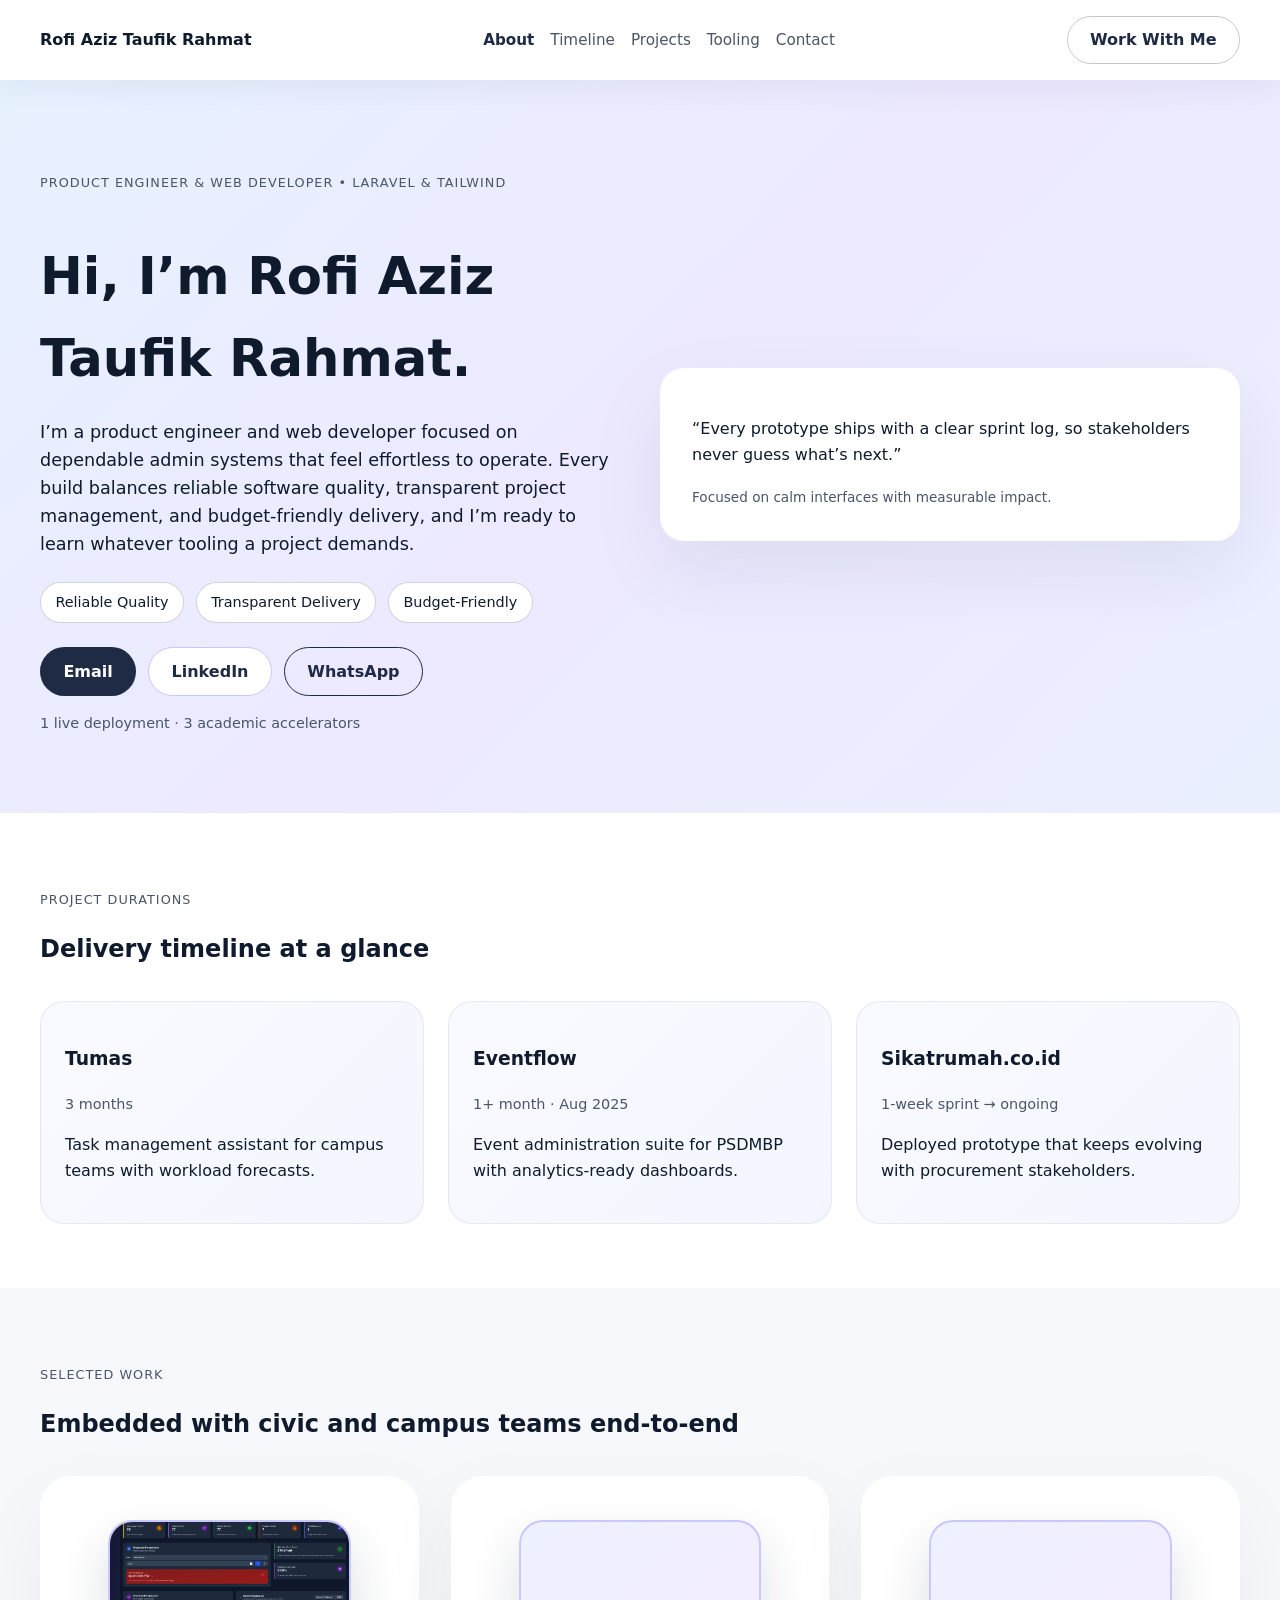
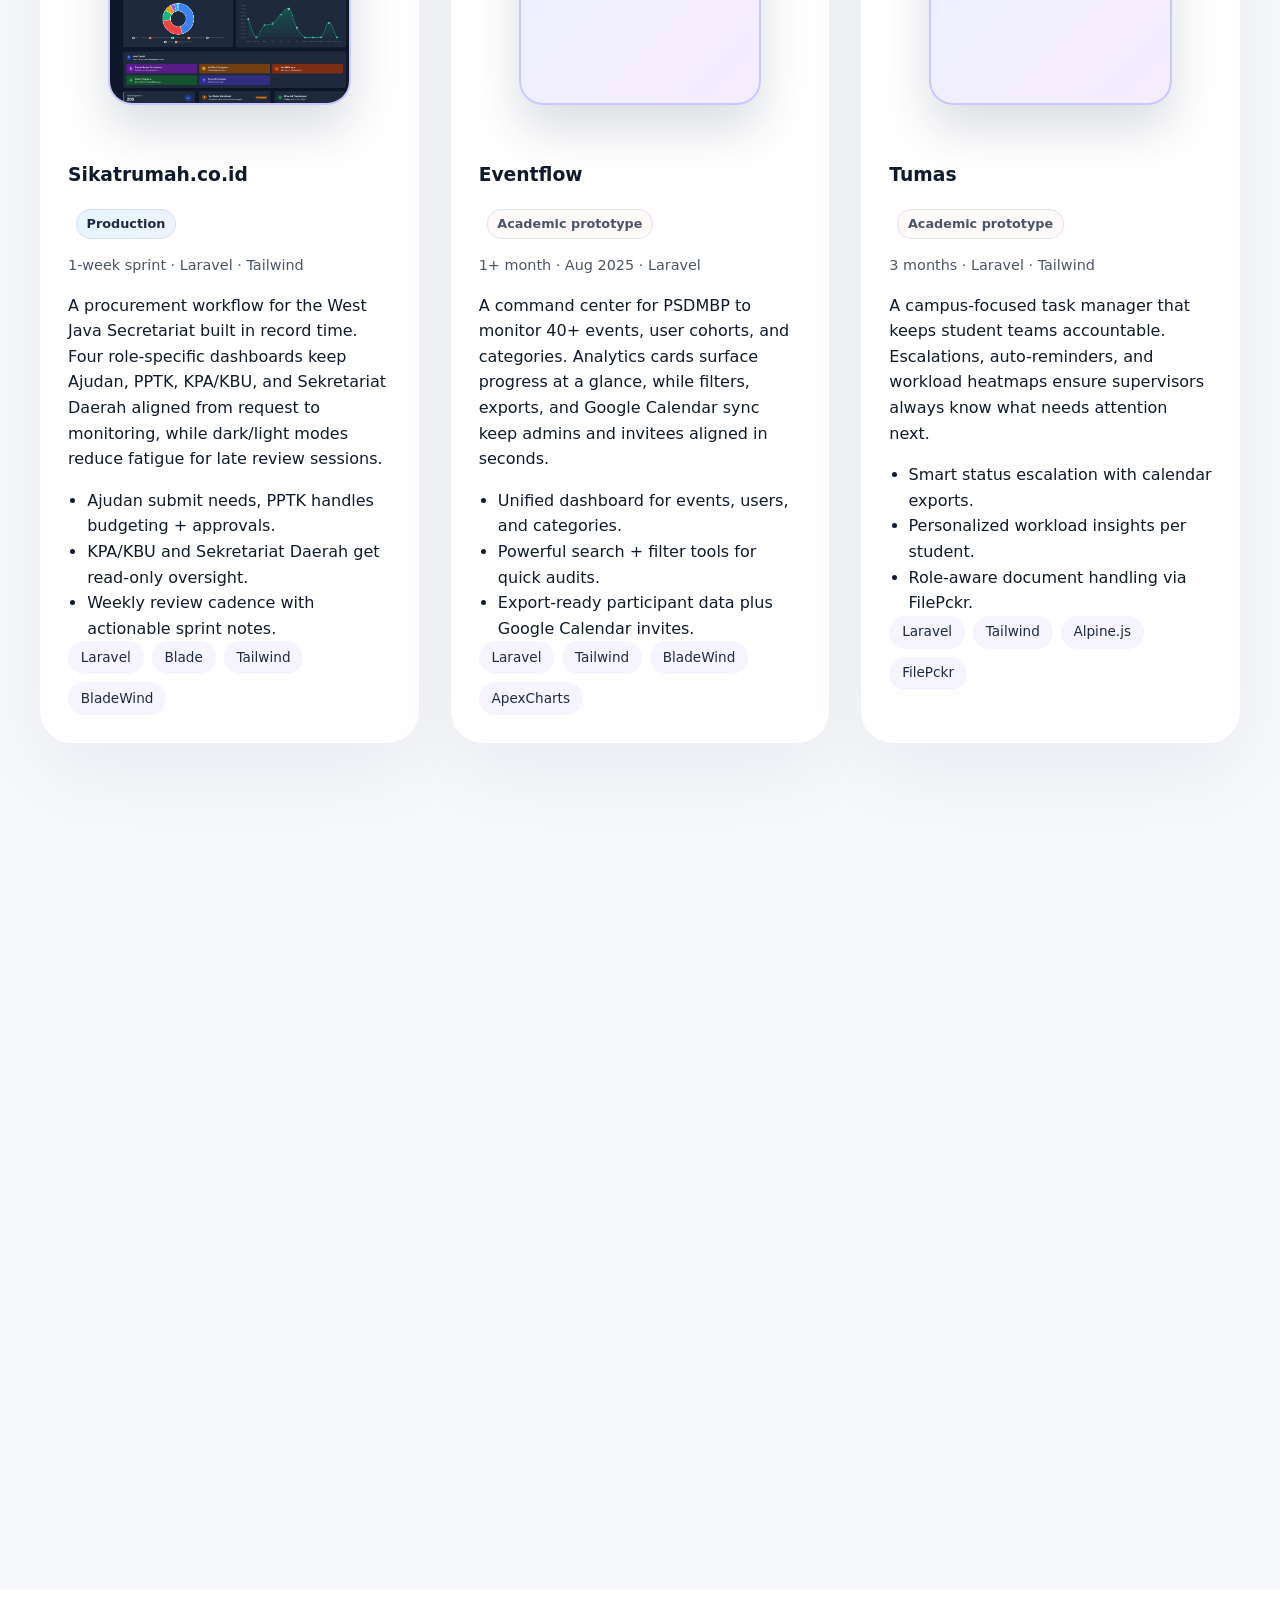
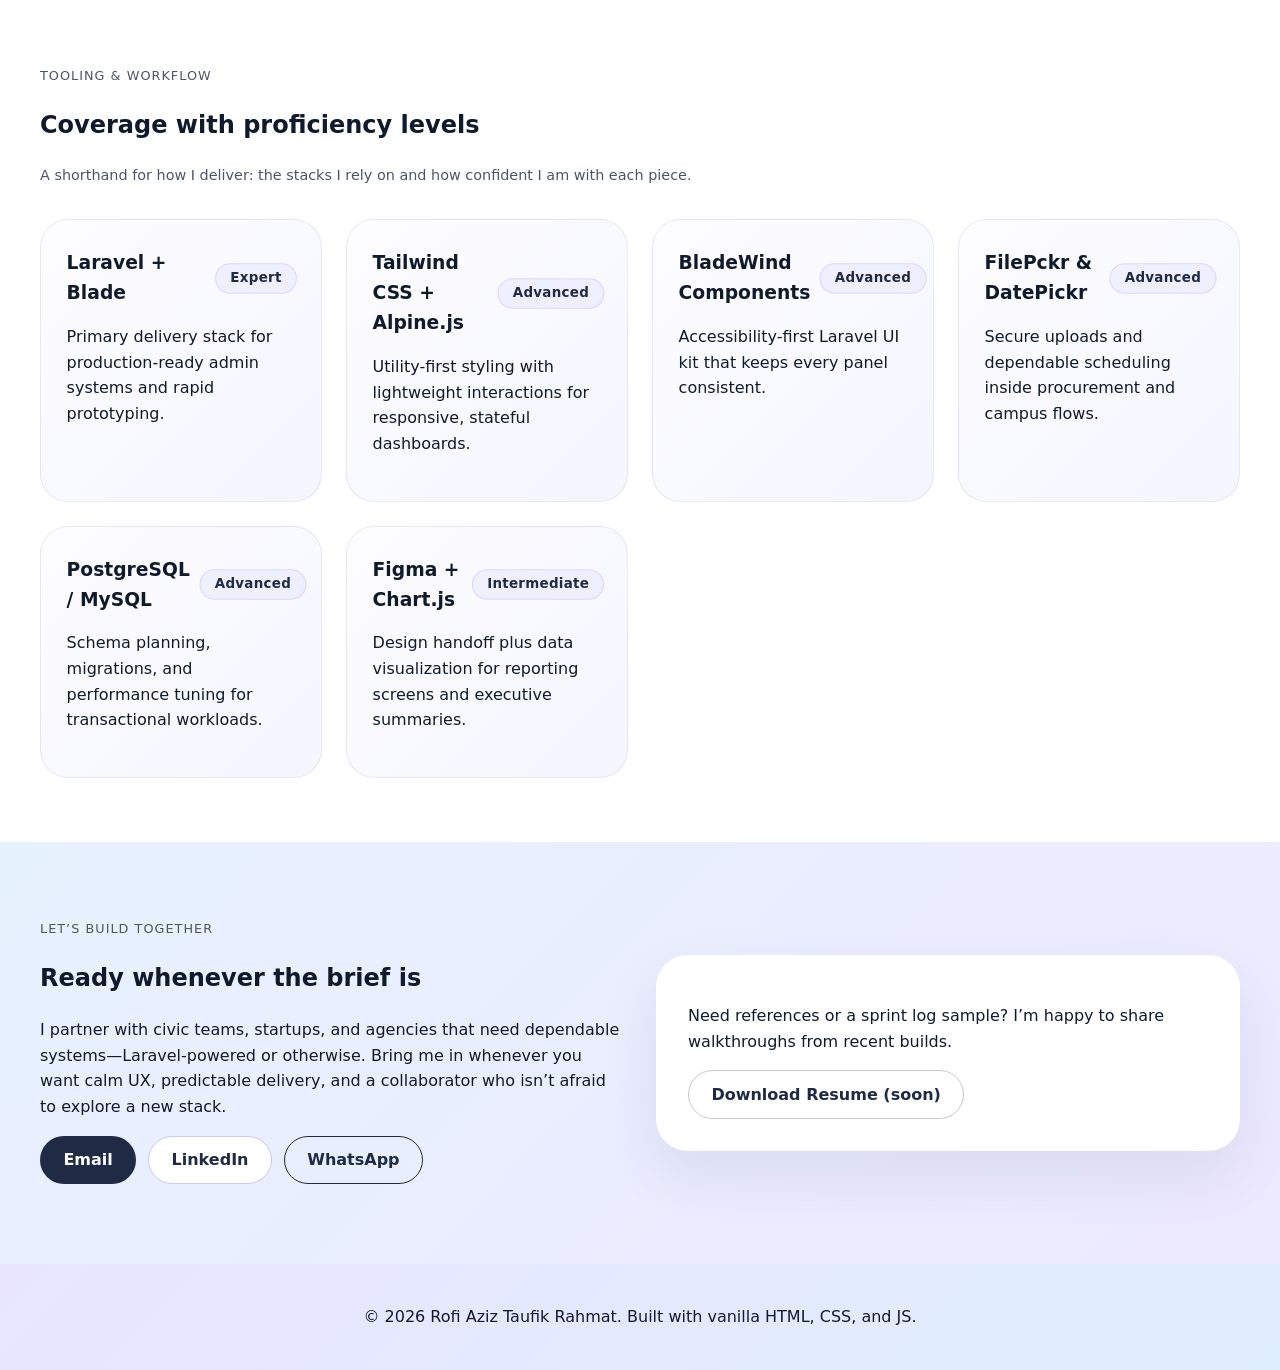
==== src/index.html @ 856fdfd6 "chore: initial site commit (static portfolio)" ====
<!DOCTYPE html>
<html lang="en">
  <head>
    <meta charset="UTF-8" />
    <meta name="viewport" content="width=device-width, initial-scale=1.0" />
    <meta
      name="description"
      content="Rofi Aziz Taufik Rahmat builds reliable Laravel-based admin systems with transparent project management and budget-friendly delivery."
    />
    <meta
      property="og:title"
      content="Rofi Aziz Taufik Rahmat | Product Engineer"
    />
    <meta
      property="og:description"
      content="Reliable software quality, transparent project management, and budget-friendly delivery."
    />
    <meta property="og:type" content="website" />
    <title>Rofi Aziz Taufik Rahmat | Product Engineer</title>
    <link rel="stylesheet" href="styles/main.css" />
    <!-- Inline SVG favicon to avoid 404s and provide a small branded icon -->
    <link
      rel="icon"
      href="data:image/svg+xml,%3Csvg xmlns='http://www.w3.org/2000/svg' viewBox='0 0 100 100'%3E%3Crect fill='%23e7f2ff' width='100' height='100' rx='16'/%3E%3Ccircle cx='30' cy='30' r='12' fill='%23c8c6ff'/%3E%3Ccircle cx='70' cy='60' r='18' fill='%23f1fbff'/%3E%3C/svg%3E"
    />
  </head>
  <body>
    <div id="progress" aria-hidden="true"></div>
    <a class="skip-link" href="#about">Skip to content</a>
    <header class="site-header">
      <div class="container">
        <div class="logo">Rofi Aziz Taufik Rahmat</div>
        <nav class="nav" aria-label="Primary">
          <a href="#about">About</a>
          <a href="#timeline">Timeline</a>
          <a href="#projects">Projects</a>
          <a href="#tooling">Tooling</a>
          <a href="#contact">Contact</a>
        </nav>
        <a class="btn ghost" href="#contact">Work With Me</a>
      </div>
    </header>

    <main>
      <section id="about" class="hero">
        <div class="container hero__grid">
          <div>
            <p class="eyebrow">
              Product Engineer & Web Developer • Laravel & Tailwind
            </p>
            <h1>Hi, I’m Rofi Aziz Taufik Rahmat.</h1>
            <p class="lead">
              I’m a product engineer and web developer focused on dependable
              admin systems that feel effortless to operate. Every build
              balances reliable software quality, transparent project
              management, and budget-friendly delivery, and I’m ready to learn
              whatever tooling a project demands.
            </p>
            <div class="hero__badges" aria-label="Core value badges">
              <span>Reliable Quality</span>
              <span>Transparent Delivery</span>
              <span>Budget-Friendly</span>
            </div>
            <div class="cta-row">
              <a class="btn primary" href="mailto:rofiaziztaufikr@gmail.com"
                >Email</a
              >
              <a
                class="btn secondary"
                href="https://www.linkedin.com/in/rofi-aziz-taufik-rahmat-30b381306"
                target="_blank"
                rel="noreferrer"
                >LinkedIn</a
              >
              <a
                class="btn outline"
                href="https://wa.me/628882265329"
                target="_blank"
                rel="noreferrer"
                >WhatsApp</a
              >
            </div>
            <p class="micro">1 live deployment · 3 academic accelerators</p>
          </div>
          <div class="quote-card">
            <p>
              “Every prototype ships with a clear sprint log, so stakeholders
              never guess what’s next.”
            </p>
            <span class="quote-card__meta"
              >Focused on calm interfaces with measurable impact.</span
            >
          </div>
        </div>
      </section>

      <section id="timeline" class="timeline">
        <div class="container">
          <div class="section-heading">
            <p class="eyebrow">Project Durations</p>
            <h2>Delivery timeline at a glance</h2>
          </div>
          <div class="timeline__grid">
            <article class="reveal">
              <h3>Tumas</h3>
              <p class="meta">3 months</p>
              <p>
                Task management assistant for campus teams with workload
                forecasts.
              </p>
            </article>
            <article class="reveal">
              <h3>Eventflow</h3>
              <p class="meta">1+ month · Aug 2025</p>
              <p>
                Event administration suite for PSDMBP with analytics-ready
                dashboards.
              </p>
            </article>
            <article class="reveal">
              <h3>Sikatrumah.co.id</h3>
              <p class="meta">1-week sprint → ongoing</p>
              <p>
                Deployed prototype that keeps evolving with procurement
                stakeholders.
              </p>
            </article>
          </div>
        </div>
      </section>

      <section id="projects" class="projects">
        <div class="container">
          <div class="section-heading">
            <p class="eyebrow">Selected Work</p>
            <h2>Embedded with civic and campus teams end-to-end</h2>
          </div>

          <div class="projects__grid">
            <article class="project-card reveal">
              <a
                class="project-card__media-link"
                href="assets/dashboard_PPTK.png"
                data-filename="dashboard_PPTK.png"
                target="_blank"
                rel="noreferrer"
                aria-label="Open full Sikatrumah dashboard screenshot"
              >
                <figure class="project-card__media">
                  <img
                    loading="lazy"
                    decoding="async"
                    src="assets/dashboard_PPTK.png"
                    data-filename="dashboard_PPTK.png"
                    alt="Sikatrumah PPTK dashboard"
                  />
                </figure>
              </a>
              <div>
                <h3>Sikatrumah.co.id</h3>
                <span class="project__type project__type--prod"
                  >Production</span
                >
                <p class="meta">1-week sprint · Laravel · Tailwind</p>
                <p>
                  A procurement workflow for the West Java Secretariat built in
                  record time. Four role-specific dashboards keep Ajudan, PPTK,
                  KPA/KBU, and Sekretariat Daerah aligned from request to
                  monitoring, while dark/light modes reduce fatigue for late
                  review sessions.
                </p>
                <ul>
                  <li>
                    Ajudan submit needs, PPTK handles budgeting + approvals.
                  </li>
                  <li>
                    KPA/KBU and Sekretariat Daerah get read-only oversight.
                  </li>
                  <li>Weekly review cadence with actionable sprint notes.</li>
                </ul>
                <div class="badge-row" aria-label="Tech stack">
                  <span>Laravel</span>
                  <span>Blade</span>
                  <span>Tailwind</span>
                  <span>BladeWind</span>
                </div>
              </div>
            </article>

            <article class="project-card reveal">
              <a
                class="project-card__media-link"
                href="assets/dashboard_event_management.png"
                data-filename="dashboard_event_management.png"
                target="_blank"
                rel="noreferrer"
                aria-label="Open full Eventflow dashboard screenshot"
              >
                <figure class="project-card__media">
                  <img
                    loading="lazy"
                    decoding="async"
                    src="assets/dashboard_event_management.png"
                    data-filename="dashboard_event_management.png"
                    alt="Eventflow management dashboard"
                  />
                </figure>
              </a>
              <div>
                <h3>Eventflow</h3>
                <span class="project__type project__type--academic"
                  >Academic prototype</span
                >
                <p class="meta">1+ month · Aug 2025 · Laravel</p>
                <p>
                  A command center for PSDMBP to monitor 40+ events, user
                  cohorts, and categories. Analytics cards surface progress at a
                  glance, while filters, exports, and Google Calendar sync keep
                  admins and invitees aligned in seconds.
                </p>
                <ul>
                  <li>Unified dashboard for events, users, and categories.</li>
                  <li>Powerful search + filter tools for quick audits.</li>
                  <li>
                    Export-ready participant data plus Google Calendar invites.
                  </li>
                </ul>
                <div class="badge-row" aria-label="Tech stack">
                  <span>Laravel</span>
                  <span>Tailwind</span>
                  <span>BladeWind</span>
                  <span>ApexCharts</span>
                </div>
              </div>
            </article>

            <article class="project-card reveal">
              <a
                class="project-card__media-link"
                href="assets/dashboard_tumas.png"
                data-filename="dashboard_tumas.png"
                target="_blank"
                rel="noreferrer"
                aria-label="Open full Tumas board screenshot"
              >
                <figure class="project-card__media">
                  <img
                    loading="lazy"
                    decoding="async"
                    src="assets/dashboard_tumas.png"
                    data-filename="dashboard_tumas.png"
                    alt="Tumas task board"
                  />
                </figure>
              </a>
              <div>
                <h3>Tumas</h3>
                <span class="project__type project__type--academic"
                  >Academic prototype</span
                >
                <p class="meta">3 months · Laravel · Tailwind</p>
                <p>
                  A campus-focused task manager that keeps student teams
                  accountable. Escalations, auto-reminders, and workload
                  heatmaps ensure supervisors always know what needs attention
                  next.
                </p>
                <ul>
                  <li>Smart status escalation with calendar exports.</li>
                  <li>Personalized workload insights per student.</li>
                  <li>Role-aware document handling via FilePckr.</li>
                </ul>
                <div class="badge-row" aria-label="Tech stack">
                  <span>Laravel</span>
                  <span>Tailwind</span>
                  <span>Alpine.js</span>
                  <span>FilePckr</span>
                </div>
              </div>
            </article>

            <article class="project-card reveal">
              <a
                class="project-card__media-link"
                href="assets/halaman-home-Kaloriku.png"
                data-filename="halaman-home-Kaloriku.png"
                target="_blank"
                rel="noreferrer"
                aria-label="Open full Kaloriku overview screenshot"
              >
                <figure class="project-card__media">
                  <img
                    loading="lazy"
                    decoding="async"
                    src="assets/halaman-home-Kaloriku.png"
                    data-filename="halaman-home-Kaloriku.png"
                    alt="Kaloriku intake overview"
                  />
                </figure>
              </a>
              <div>
                <h3>Kaloriku</h3>
                <span class="project__type project__type--academic"
                  >Academic prototype</span
                >
                <p class="meta">Academic prototype · Bootstrap</p>
                <p>
                  A lightweight calorie tracker dedicated to student athletes.
                  Charts, quick searches, and offline-first logging make
                  nutrition reviews easier after every training session.
                </p>
                <ul>
                  <li>Macro trends visualized with Chart.js.</li>
                  <li>Fast lookup + suggestions for common meals.</li>
                  <li>Offline capture that syncs when reconnected.</li>
                </ul>
                <div class="badge-row" aria-label="Tech stack">
                  <span>Bootstrap</span>
                  <span>Chart.js</span>
                  <span>Laravel API</span>
                </div>
              </div>
            </article>
          </div>
        </div>
      </section>

      <section id="tooling" class="skills">
        <div class="container">
          <div class="section-heading">
            <p class="eyebrow">Tooling & Workflow</p>
            <h2>Coverage with proficiency levels</h2>
            <p class="meta">
              A shorthand for how I deliver: the stacks I rely on and how
              confident I am with each piece.
            </p>
          </div>
          <div class="skills__grid">
            <article class="skill-card">
              <div class="skill-card__header">
                <h3>Laravel + Blade</h3>
                <span class="skill-card__level" aria-label="Proficiency: Expert"
                  >Expert</span
                >
              </div>
              <p>
                Primary delivery stack for production-ready admin systems and
                rapid prototyping.
              </p>
            </article>
            <article class="skill-card">
              <div class="skill-card__header">
                <h3>Tailwind CSS + Alpine.js</h3>
                <span
                  class="skill-card__level"
                  aria-label="Proficiency: Advanced"
                  >Advanced</span
                >
              </div>
              <p>
                Utility-first styling with lightweight interactions for
                responsive, stateful dashboards.
              </p>
            </article>
            <article class="skill-card">
              <div class="skill-card__header">
                <h3>BladeWind Components</h3>
                <span
                  class="skill-card__level"
                  aria-label="Proficiency: Advanced"
                  >Advanced</span
                >
              </div>
              <p>
                Accessibility-first Laravel UI kit that keeps every panel
                consistent.
              </p>
            </article>
            <article class="skill-card">
              <div class="skill-card__header">
                <h3>FilePckr & DatePickr</h3>
                <span
                  class="skill-card__level"
                  aria-label="Proficiency: Advanced"
                  >Advanced</span
                >
              </div>
              <p>
                Secure uploads and dependable scheduling inside procurement and
                campus flows.
              </p>
            </article>
            <article class="skill-card">
              <div class="skill-card__header">
                <h3>PostgreSQL / MySQL</h3>
                <span
                  class="skill-card__level"
                  aria-label="Proficiency: Advanced"
                  >Advanced</span
                >
              </div>
              <p>
                Schema planning, migrations, and performance tuning for
                transactional workloads.
              </p>
            </article>
            <article class="skill-card">
              <div class="skill-card__header">
                <h3>Figma + Chart.js</h3>
                <span
                  class="skill-card__level"
                  aria-label="Proficiency: Intermediate"
                  >Intermediate</span
                >
              </div>
              <p>
                Design handoff plus data visualization for reporting screens and
                executive summaries.
              </p>
            </article>
          </div>
        </div>
      </section>

      <section id="contact" class="contact">
        <div class="container contact__grid">
          <div>
            <p class="eyebrow">Let’s build together</p>
            <h2>Ready whenever the brief is</h2>
            <p>
              I partner with civic teams, startups, and agencies that need
              dependable systems—Laravel-powered or otherwise. Bring me in
              whenever you want calm UX, predictable delivery, and a
              collaborator who isn’t afraid to explore a new stack.
            </p>
            <div class="cta-row">
              <a class="btn primary" href="mailto:rofiaziztaufikr@gmail.com"
                >Email</a
              >
              <a
                class="btn secondary"
                href="https://www.linkedin.com/in/rofi-aziz-taufik-rahmat-30b381306"
                target="_blank"
                rel="noreferrer"
                >LinkedIn</a
              >
              <a
                class="btn outline"
                href="https://wa.me/628882265329"
                target="_blank"
                rel="noreferrer"
                >WhatsApp</a
              >
            </div>
          </div>
          <div class="contact__card">
            <p>
              Need references or a sprint log sample? I’m happy to share
              walkthroughs from recent builds.
            </p>
            <a class="btn ghost" href="#">Download Resume (soon)</a>
          </div>
        </div>
      </section>
    </main>

    <footer class="site-footer">
      <div class="container">
        <p>
          © <span id="year"></span> Rofi Aziz Taufik Rahmat. Built with vanilla
          HTML, CSS, and JS.
        </p>
      </div>
    </footer>

    <script src="scripts/main.js" type="module"></script>
  </body>
</html>
---- src/styles/main.css ----
:root {
  color-scheme: light;
  --bg-body: #f7f8fc;
  --bg-hero: linear-gradient(135deg, #e7f2ff 0%, #ede9ff 100%);
  --bg-footer: linear-gradient(135deg, #e9e5ff 0%, #dfeeff 100%);
  --text-default: #0f1b2d;
  --text-muted: #4a5568;
  --lavender: #c8c6ff;
  --navy: #1f2a44;
  --shadow-frame: 0 24px 48px rgba(33, 44, 77, 0.16);
}

* {
  box-sizing: border-box;
}

body {
  margin: 0;
  font-family: "Inter", "Segoe UI", system-ui, -apple-system, BlinkMacSystemFont,
    sans-serif;
  background: var(--bg-body);
  color: var(--text-default);
  line-height: 1.6;
}

img {
  max-width: 100%;
  display: block;
}

.skip-link {
  position: absolute;
  left: -999px;
  top: auto;
  padding: 0.5rem 1rem;
  background: var(--navy);
  color: #fff;
  border-radius: 999px;
  z-index: 1000;
}

.skip-link:focus {
  left: 1rem;
  top: 1rem;
}

.container {
  width: min(1200px, calc(100% - 48px));
  margin: 0 auto;
}

.site-header {
  position: sticky;
  top: 0;
  background: rgba(255, 255, 255, 0.95);
  backdrop-filter: blur(12px);
  box-shadow: 0 10px 30px rgba(15, 27, 45, 0.05);
  z-index: 10;
}

.site-header .container {
  display: flex;
  align-items: center;
  justify-content: space-between;
  padding: 1rem 0;
  gap: 1rem;
}

.logo {
  font-weight: 600;
}

.nav {
  display: flex;
  gap: 1rem;
  flex-wrap: wrap;
}

.nav a {
  color: var(--text-muted);
  text-decoration: none;
  font-size: 0.95rem;
}

.nav a.active {
  color: var(--navy);
  font-weight: 600;
}

.btn {
  display: inline-flex;
  align-items: center;
  justify-content: center;
  padding: 0.65rem 1.4rem;
  border-radius: 999px;
  border: 1px solid transparent;
  text-decoration: none;
  font-weight: 600;
  transition: transform 0.2s ease, box-shadow 0.2s ease;
}

.btn:hover {
  transform: translateY(-1px);
}

/* CTA ripple */
.btn {
  position: relative;
  overflow: hidden;
}
.btn .ripple {
  position: absolute;
  border-radius: 50%;
  transform: scale(0);
  background: rgba(255, 255, 255, 0.35);
  animation: ripple 400ms linear;
  pointer-events: none;
}
@keyframes ripple {
  to {
    transform: scale(6);
    opacity: 0;
  }
}

.btn.primary {
  background: var(--navy);
  color: #fff;
}

.btn.secondary {
  background: #fff;
  color: var(--navy);
  border-color: var(--lavender);
}

.btn.outline {
  border-color: var(--navy);
  color: var(--navy);
  background: transparent;
}

.btn.ghost {
  border-color: rgba(31, 42, 68, 0.25);
  color: var(--navy);
  background: transparent;
}

.hero {
  background: var(--bg-hero);
  padding: 5rem 0 4rem;
}

.hero {
  background: linear-gradient(
    135deg,
    #e7f2ff 0%,
    #ede9ff 25%,
    #e8f7ff 75%,
    #ede9ff 100%
  );
  background-size: 200% 200%;
  animation: none;
}

.hero__grid {
  display: grid;
  grid-template-columns: repeat(auto-fit, minmax(280px, 1fr));
  gap: 2.5rem;
  align-items: center;
}

.hero {
  position: relative; /* stacking context for hero background */
  overflow: hidden;
}
.hero .container {
  position: relative; /* ensure hero content sits above background */
  z-index: 1;
}

/* Respect reduced motion preference */
@media (prefers-reduced-motion: reduce) {
  .hero {
    animation: none;
  }
}

/* Reduced motion preferences: minimize cost on focus/hover animations */
@media (prefers-reduced-motion: reduce) {
  .btn {
    transition: none !important;
  }
  .btn .ripple {
    display: none !important;
  }
  .reveal {
    transition: none !important;
    opacity: 1 !important;
    transform: none !important;
  }
}

.eyebrow {
  text-transform: uppercase;
  letter-spacing: 0.08em;
  font-size: 0.8rem;
  color: var(--text-muted);
}

h1 {
  font-size: clamp(2.5rem, 4vw, 3.5rem);
  margin-bottom: 0.5rem;
}

.lead {
  font-size: 1.1rem;
  margin-bottom: 1.5rem;
}

.hero__badges {
  display: flex;
  gap: 0.75rem;
  flex-wrap: wrap;
  margin-bottom: 1.5rem;
}

.hero__badges span {
  border: 1px solid rgba(31, 42, 68, 0.2);
  border-radius: 999px;
  padding: 0.5rem 0.9rem;
  font-size: 0.9rem;
  background: #fff;
}

/* Badge shimmer */
.hero__badges span:hover {
  position: relative;
  overflow: hidden;
}
@keyframes shimmer {
  0% {
    background-position: -200% 0;
  }
  100% {
    background-position: 200% 0;
  }
}
.hero__badges span::after {
  content: "";
  position: absolute;
  inset: 0;
  background: linear-gradient(
    90deg,
    rgba(255, 255, 255, 0) 0%,
    rgba(255, 255, 255, 0.5) 50%,
    rgba(255, 255, 255, 0) 100%
  );
  background-size: 200% 200%;
  animation: none;
  opacity: 0;
}
.hero__badges span:hover::after {
  opacity: 1;
  animation: shimmer 1.2s linear forwards;
}

.cta-row {
  display: flex;
  flex-wrap: wrap;
  gap: 0.75rem;
  margin-bottom: 1rem;
}

.micro {
  font-size: 0.9rem;
  color: var(--text-muted);
}

.quote-card {
  background: #fff;
  padding: 2rem;
  border-radius: 24px;
  box-shadow: 0 30px 80px rgba(15, 27, 45, 0.07);
}

.quote-card__meta {
  font-size: 0.85rem;
  color: var(--text-muted);
}

section {
  padding: 4rem 0;
}

.section-heading {
  margin-bottom: 2rem;
}

.timeline {
  background: #fff;
}

.timeline__grid {
  display: grid;
  grid-template-columns: repeat(auto-fit, minmax(220px, 1fr));
  gap: 1.5rem;
}

.timeline__grid article {
  border: 1px solid rgba(31, 42, 68, 0.08);
  border-radius: 24px;
  padding: 1.5rem;
  background: linear-gradient(135deg, #f9faff 0%, #f3f6ff 100%);
}

/* reveal animation for timeline and other sections */
.reveal {
  opacity: 0;
  transform: translateY(20px);
  transition: opacity 500ms ease, transform 500ms ease;
}
.reveal.is-visible {
  opacity: 1;
  transform: translateY(0);
}

.meta {
  color: var(--text-muted);
  font-size: 0.9rem;
}

.projects__grid {
  display: grid;
  grid-template-columns: repeat(auto-fit, minmax(320px, 1fr));
  gap: 2rem;
}

.project-card {
  background: #fff;
  border-radius: 32px;
  padding: 1.75rem;
  display: flex;
  flex-direction: column;
  gap: 1.25rem;
  box-shadow: 0 30px 80px rgba(15, 27, 45, 0.05);
}
.project-card:hover {
  box-shadow: 0 40px 120px rgba(15, 27, 45, 0.08);
}

/* reveal animation for project cards — reveal strictly one-by-one (sequential) */
.project-card {
  opacity: 0;
  transform: translateY(20px) scale(0.996);
  transition: opacity 500ms ease, transform 500ms ease;
}
.project-card.is-visible {
  opacity: 1;
  transform: translateY(0) scale(1);
}

@media (prefers-reduced-motion: reduce) {
  .project-card {
    transition: none !important;
    transform: none !important;
    opacity: 1 !important;
  }
}

.project-card__media-link {
  display: block;
  text-decoration: none;
}

.project-card__media-link:focus-visible {
  outline: 2px solid var(--navy);
  border-radius: 28px;
  outline-offset: 6px;
}

.project-card__media {
  position: relative;
  padding-top: 56.25%;
  border-radius: 24px;
  overflow: hidden;
  border: 2px solid rgba(200, 198, 255, 0.95);
  box-shadow: var(--shadow-frame);
  background: linear-gradient(135deg, #edf1ff 0%, #f5ecff 100%);
}

/* Project type label */
.project__type {
  display: inline-block;
  font-size: 0.8rem;
  color: var(--navy);
  background: #f6f5ff;
  border: 1px solid rgba(200, 198, 255, 0.5);
  padding: 0.25rem 0.6rem;
  border-radius: 999px;
  margin-left: 0.5rem;
  font-weight: 600;
}
.project__type--prod {
  background: linear-gradient(90deg, #e6f5ff, #eef3ff);
  color: var(--navy);
}
.project__type--academic {
  background: linear-gradient(90deg, #fffaf8, #fffaf8);
  color: var(--text-muted);
}

.project-card__media img {
  position: absolute;
  inset: 0;
  width: 100%;
  height: 100%;
  object-fit: cover;
  transition: transform 300ms cubic-bezier(0.2, 0.8, 0.2, 1);
}
.project-card__media img.is-loaded {
  opacity: 1;
}
.project-card__media img.is-fallback {
  filter: saturate(0.6) contrast(1.02);
  opacity: 0.95;
}
.project-card__media img {
  transition: opacity 300ms ease, transform 300ms cubic-bezier(0.2, 0.8, 0.2, 1);
  opacity: 0;
}
.project-card__media img.is-loaded {
  opacity: 1;
}

/* screenshot hover parallax */
.project-card:hover .project-card__media img {
  transform: translateY(-3px) scale(1.01);
  transition: transform 200ms cubic-bezier(0.2, 0.8, 0.2, 1);
}

.project-card ul {
  padding-left: 1.2rem;
  margin: 0;
}

.badge-row {
  display: flex;
  flex-wrap: wrap;
  gap: 0.5rem;
}

.badge-row span {
  font-size: 0.85rem;
  padding: 0.35rem 0.8rem;
  border-radius: 999px;
  background: #f5f4ff;
  color: var(--navy);
}

.skills {
  background: #fff;
}

.skills__grid {
  display: grid;
  grid-template-columns: repeat(auto-fit, minmax(240px, 1fr));
  gap: 1.5rem;
}

.skill-card {
  border-radius: 28px;
  padding: 1.75rem 1.6rem;
  background: linear-gradient(135deg, #fdfdff 0%, #f4f5ff 100%);
  border: 1px solid rgba(31, 42, 68, 0.08);
  position: relative;
  overflow: hidden;
  min-height: 180px;
}

/* skill card pop on scroll */
.skill-card {
  opacity: 0;
  transform: translateY(10px) scale(0.996);
  transition: opacity 500ms ease, transform 500ms ease;
}
.skill-card.is-visible {
  opacity: 1;
  transform: translateY(0) scale(1);
}

.skill-card__header {
  display: flex;
  align-items: center;
  justify-content: space-between;
  gap: 0.75rem;
  margin-bottom: 0.75rem;
}

.skill-card h3 {
  margin: 0;
}

.skill-card__level {
  background: rgba(200, 198, 255, 0.2);
  border: 1px solid rgba(200, 198, 255, 0.6);
  border-radius: 999px;
  padding: 0.2rem 0.85rem;
  font-size: 0.8rem;
  font-weight: 600;
  color: var(--navy);
  letter-spacing: 0.02em;
}
.skill-card__level {
  transition: transform 300ms cubic-bezier(0.2, 0.8, 0.2, 1);
}
.skill-card.is-visible .skill-card__level {
  transform: scale(1.05);
}
.skill-card__level {
  letter-spacing: 0.02em;
}

.contact {
  background: var(--bg-hero);
}

.contact__grid {
  display: grid;
  grid-template-columns: repeat(auto-fit, minmax(280px, 1fr));
  gap: 2rem;
  align-items: center;
}

.contact__card {
  background: #fff;
  border-radius: 32px;
  padding: 2rem;
  box-shadow: 0 25px 60px rgba(15, 27, 45, 0.08);
}

.site-footer {
  background: var(--bg-footer);
  padding: 1.5rem 0;
  text-align: center;
}

/* progress bar */
#progress {
  height: 4px;
  background: linear-gradient(90deg, #b7c9ff, #e6f5ff);
  position: fixed;
  top: 0;
  left: 0;
  width: 0%;
  z-index: 9999;
}

@media (max-width: 768px) {
  .site-header .container {
    flex-direction: column;
  }

  .nav {
    justify-content: center;
  }
}
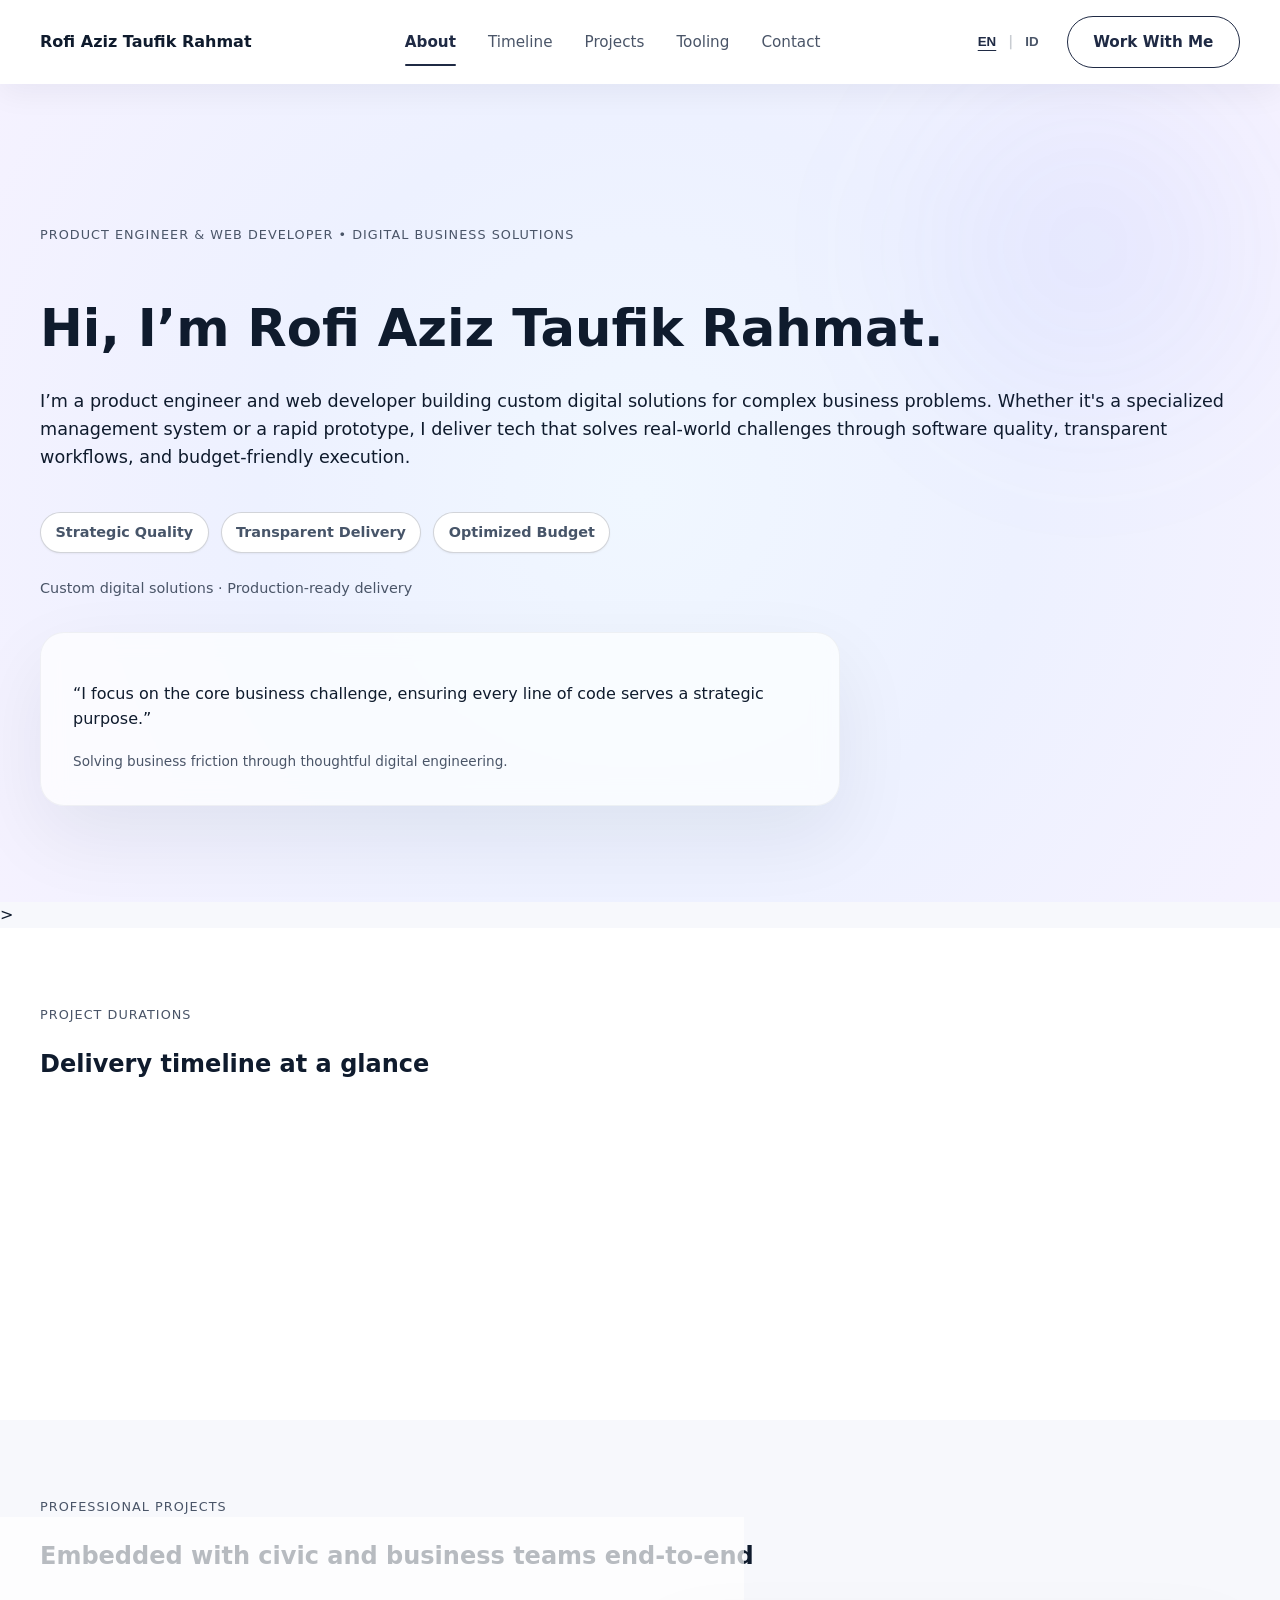
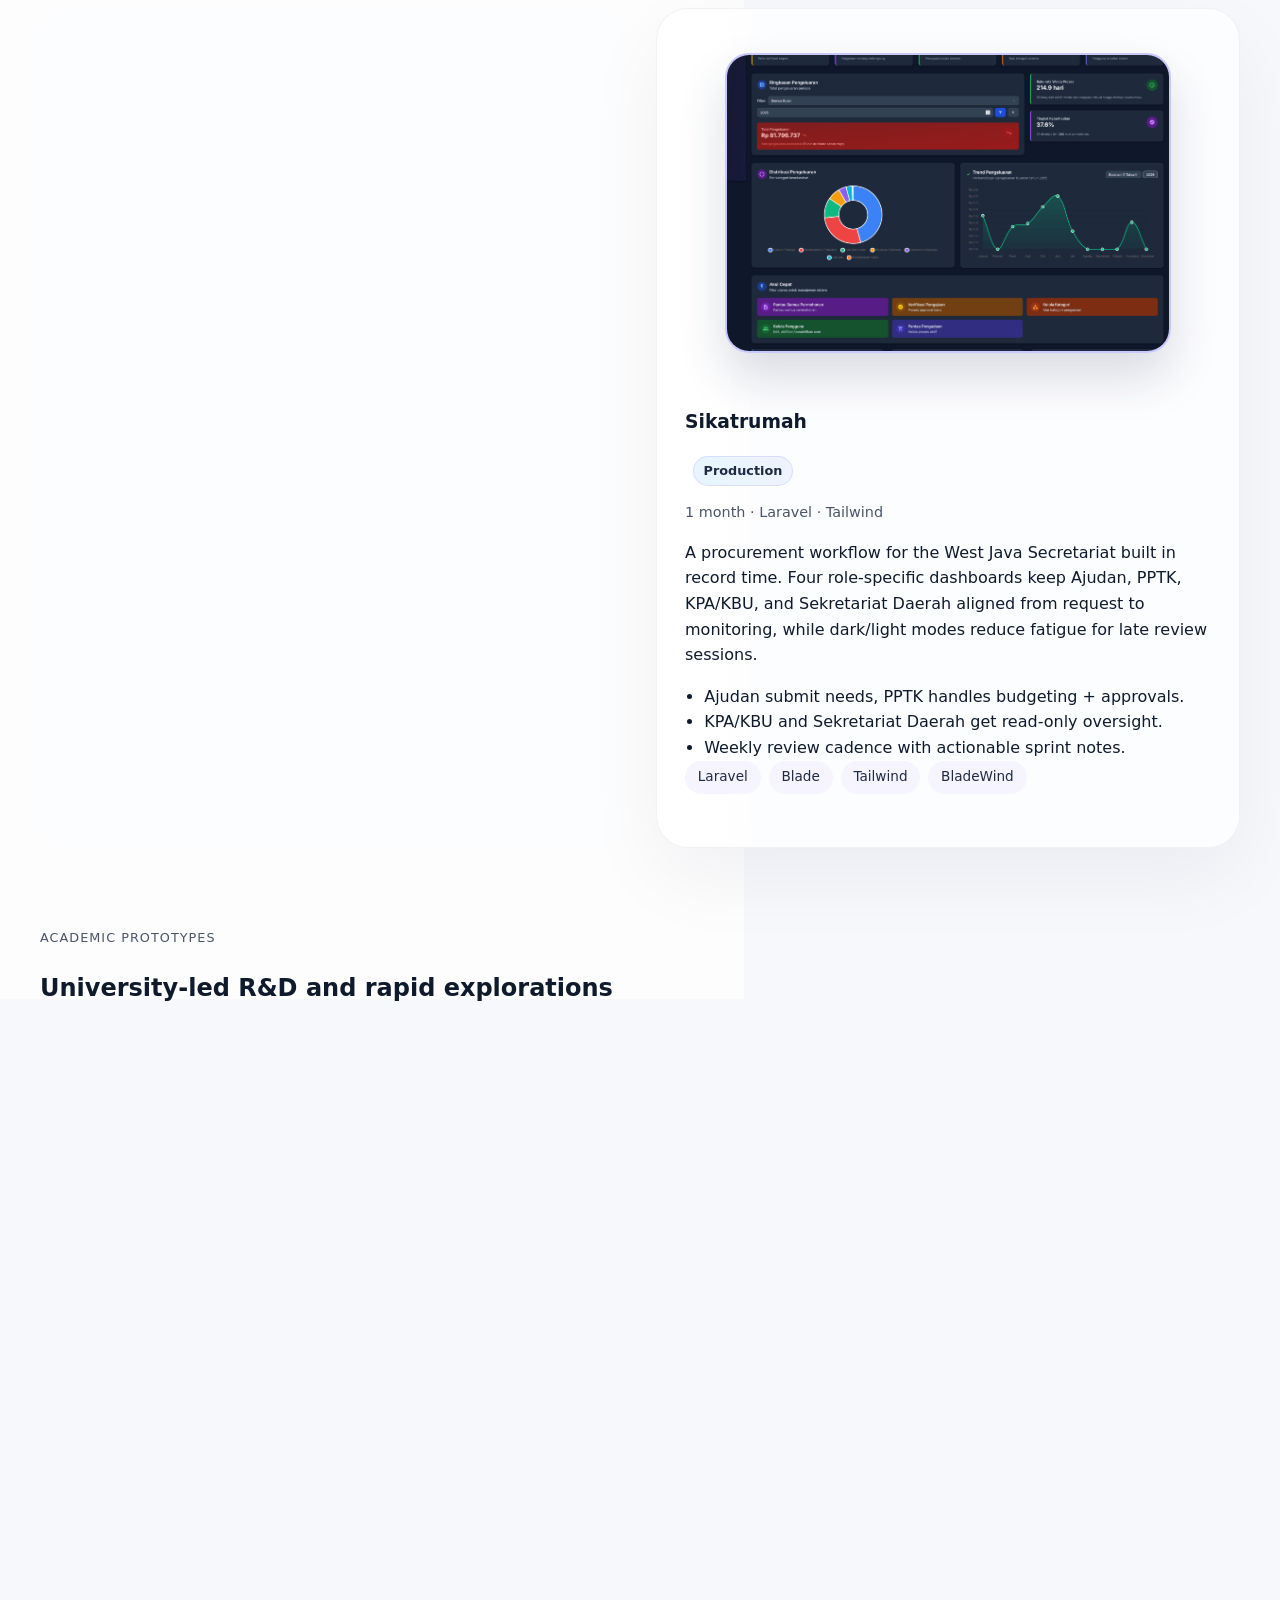
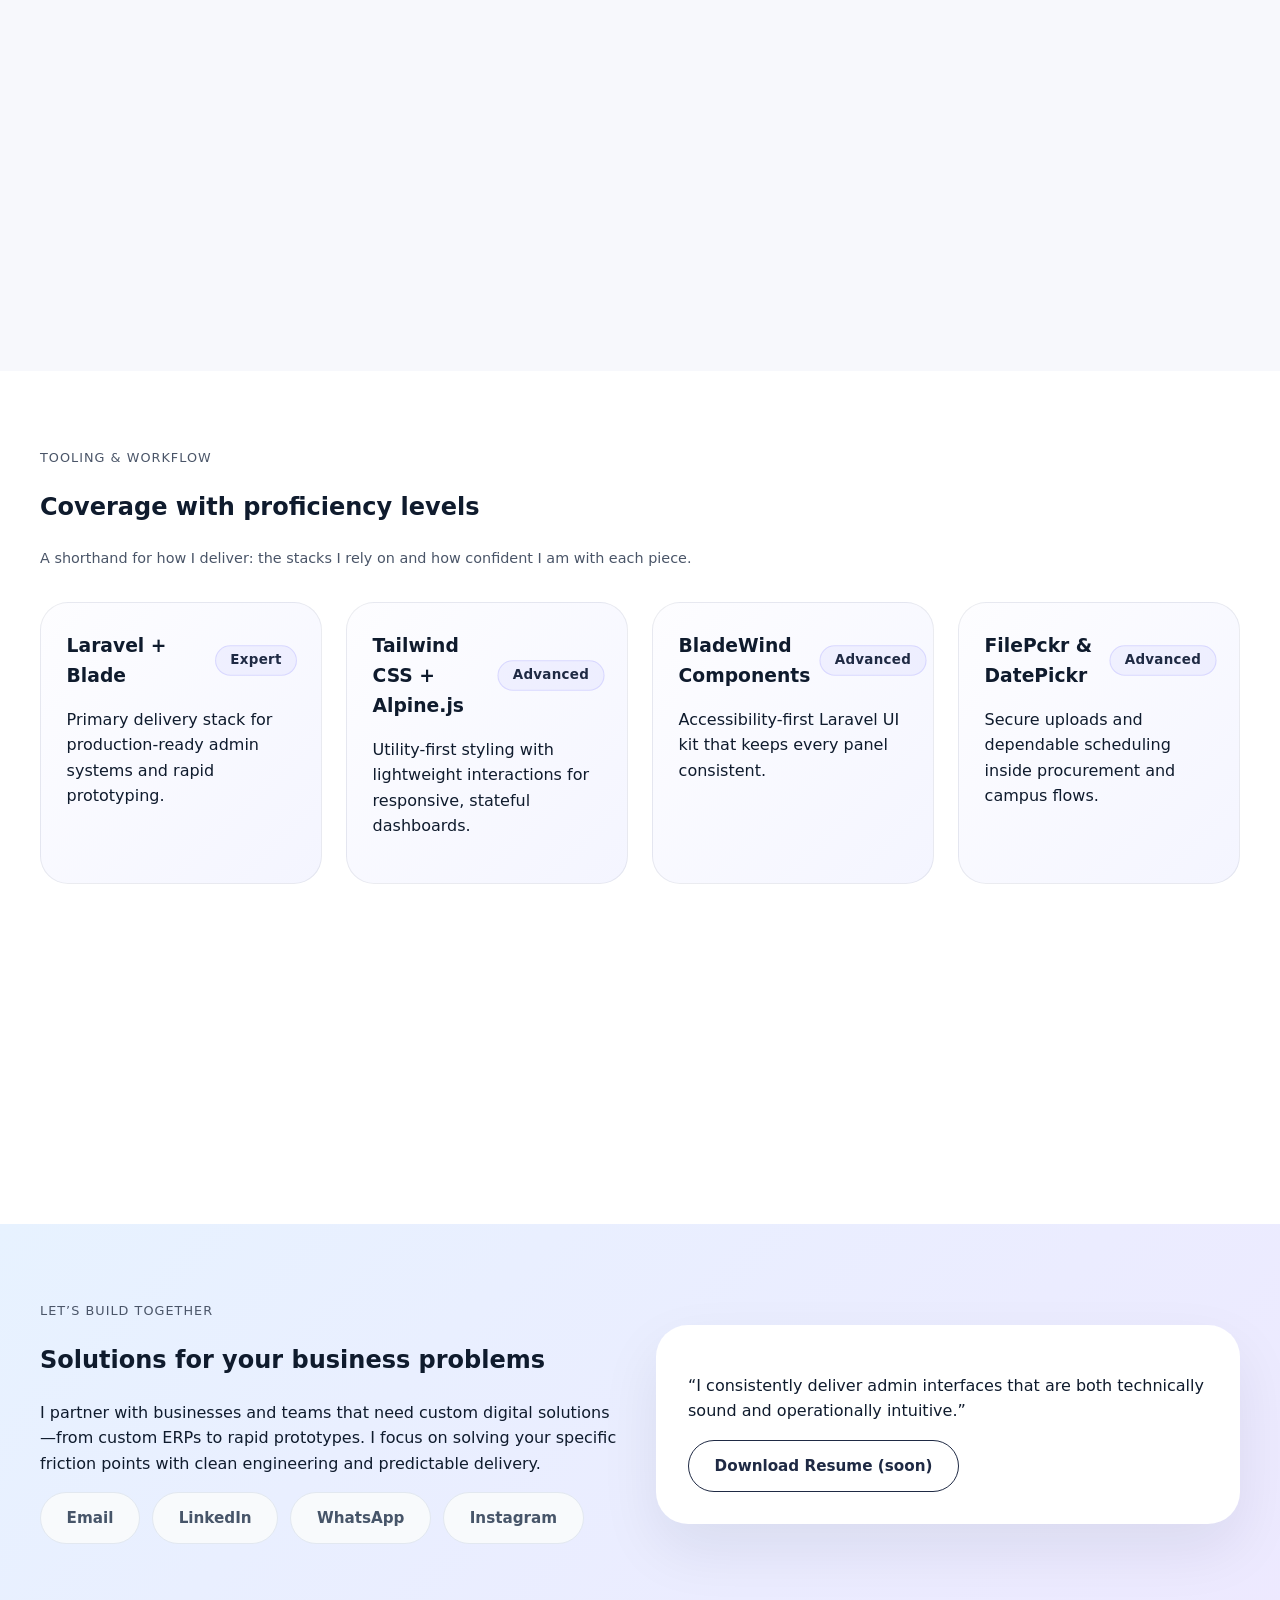
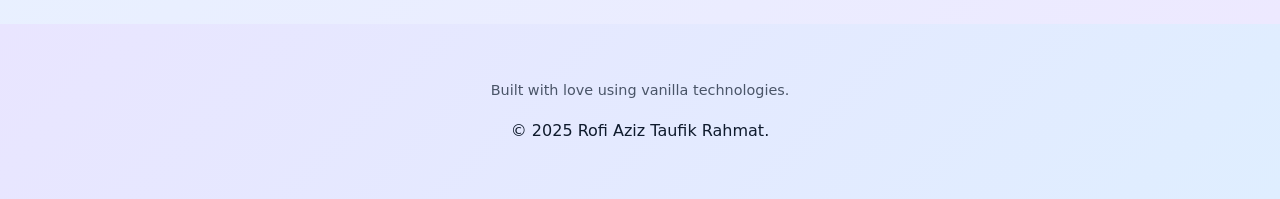
==== commit 82a06578: "update project and some styles" ====
--- a/src/index.html
+++ b/src/index.html
@@ -1,4 +1,4 @@
-<!DOCTYPE html>
+<!doctype html>
 <html lang="en">
   <head>
     <meta charset="UTF-8" />
@@ -25,19 +25,51 @@
     />
   </head>
   <body>
+    <div class="progress-bar" id="reading-progress"></div>
     <div id="progress" aria-hidden="true"></div>
+
+    <!-- Project Modal -->
+    <div class="modal-overlay" id="project-modal">
+      <div class="modal-content">
+        <button class="modal-close" aria-label="Close project modal">
+          &times;
+        </button>
+        <div id="modal-body"></div>
+      </div>
+    </div>
+
     <a class="skip-link" href="#about">Skip to content</a>
     <header class="site-header">
       <div class="container">
         <div class="logo">Rofi Aziz Taufik Rahmat</div>
-        <nav class="nav" aria-label="Primary">
-          <a href="#about">About</a>
-          <a href="#timeline">Timeline</a>
-          <a href="#projects">Projects</a>
-          <a href="#tooling">Tooling</a>
-          <a href="#contact">Contact</a>
+        <button class="menu-toggle" aria-label="Toggle navigation menu" aria-expanded="false">
+          <span class="hamburger"></span>
+        </button>
+        <nav class="nav" id="nav-menu" aria-label="Primary">
+          <a href="#about" data-i18n="nav.about">About</a>
+          <a href="#timeline" data-i18n="nav.timeline">Timeline</a>
+          <a href="#projects" data-i18n="nav.projects">Projects</a>
+          <a href="#tooling" data-i18n="nav.tooling">Tooling</a>
+          <a href="#contact" data-i18n="nav.contact">Contact</a>
+          <div class="mobile-only mobile-nav-footer">
+            <div class="lang-switch">
+              <button class="lang-btn active" data-lang="en">EN</button>
+              <span class="lang-divider">|</span>
+              <button class="lang-btn" data-lang="id">ID</button>
+            </div>
+            <a class="btn ghost" href="#contact" data-i18n="nav.work_with_me">Work With Me</a>
+          </div>
         </nav>
-        <a class="btn ghost" href="#contact">Work With Me</a>
+        <div class="header-actions desktop-only">
+          <div class="lang-switch">
+            <button class="lang-btn active" data-lang="en">EN</button>
+            <span class="lang-divider">|</span>
+            <button class="lang-btn" data-lang="id">ID</button>
+          </div>
+          <a class="btn ghost" href="#contact" data-i18n="nav.work_with_me"
+            >Work With Me</a
+          >
+        </div>
       </div>
     </header>
 
@@ -45,11 +77,11 @@
       <section id="about" class="hero">
         <div class="container hero__grid">
           <div>
-            <p class="eyebrow">
+            <p class="eyebrow" data-i18n="hero.eyebrow">
               Product Engineer & Web Developer • Laravel & Tailwind
             </p>
-            <h1>Hi, I’m Rofi Aziz Taufik Rahmat.</h1>
-            <p class="lead">
+            <h1 data-i18n="hero.title">Hi, I’m Rofi Aziz Taufik Rahmat.</h1>
+            <p class="lead" data-i18n="hero.lead">
               I’m a product engineer and web developer focused on dependable
               admin systems that feel effortless to operate. Every build
               balances reliable software quality, transparent project
@@ -57,38 +89,31 @@
               whatever tooling a project demands.
             </p>
             <div class="hero__badges" aria-label="Core value badges">
-              <span>Reliable Quality</span>
-              <span>Transparent Delivery</span>
-              <span>Budget-Friendly</span>
+              <span class="badge" data-i18n="hero.badge1"
+                >Reliable Quality</span
+              >
+              <span class="badge" data-i18n="hero.badge2"
+                >Transparent Delivery</span
+              >
+              <span class="badge" data-i18n="hero.badge3">Budget-Friendly</span>
             </div>
-            <div class="cta-row">
-              <a class="btn primary" href="mailto:rofiaziztaufikr@gmail.com"
-                >Email</a
-              >
-              <a
-                class="btn secondary"
-                href="https://www.linkedin.com/in/rofi-aziz-taufik-rahmat-30b381306"
-                target="_blank"
-                rel="noreferrer"
-                >LinkedIn</a
-              >
-              <a
-                class="btn outline"
-                href="https://wa.me/628882265329"
-                target="_blank"
-                rel="noreferrer"
-                >WhatsApp</a
+            <p class="micro" data-i18n="hero.micro">
+              2 live deployments · 3 academic accelerators
+            </p>
+          </div>
+          <div class="quote-container">
+            <div class="quote-card">
+              <p data-i18n="hero.quote">
+                “Every prototype ships with a clear sprint log, so stakeholders
+                never guess what’s next.”
+              </p>
+              <span class="quote-card__meta" data-i18n="hero.quote_meta"
+                >Focused on calm interfaces with measurable impact.</span
               >
             </div>
-            <p class="micro">1 live deployment · 3 academic accelerators</p>
-          </div>
-          <div class="quote-card">
-            <p>
-              “Every prototype ships with a clear sprint log, so stakeholders
-              never guess what’s next.”
-            </p>
-            <span class="quote-card__meta"
-              >Focused on calm interfaces with measurable impact.</span
+          </div>
+        </div>
+      </section>
             >
           </div>
         </div>
@@ -97,30 +122,44 @@
       <section id="timeline" class="timeline">
         <div class="container">
           <div class="section-heading">
-            <p class="eyebrow">Project Durations</p>
-            <h2>Delivery timeline at a glance</h2>
+            <p class="eyebrow" data-i18n="timeline.eyebrow">
+              Project Durations
+            </p>
+            <h2 data-i18n="timeline.title">Delivery timeline at a glance</h2>
           </div>
           <div class="timeline__grid">
-            <article class="reveal">
-              <h3>Tumas</h3>
-              <p class="meta">3 months</p>
-              <p>
+            <article class="skill-card reveal">
+              <h3 data-i18n="timeline.dianali.title">Dianalicollection</h3>
+              <p class="meta" data-i18n="timeline.dianali.meta">
+                Production · Feb 2026
+              </p>
+              <p data-i18n="timeline.dianali.desc">
+                Smart POS & Inventory for Textile Wholesalers with complex unit
+                tracking.
+              </p>
+            </article>
+            <article class="skill-card reveal">
+              <h3 data-i18n="timeline.tumas.title">Tumas</h3>
+              <p class="meta" data-i18n="timeline.tumas.meta">3 months</p>
+              <p data-i18n="timeline.tumas.desc">
                 Task management assistant for campus teams with workload
                 forecasts.
               </p>
             </article>
-            <article class="reveal">
-              <h3>Eventflow</h3>
-              <p class="meta">1+ month · Aug 2025</p>
-              <p>
+            <article class="skill-card reveal">
+              <h3 data-i18n="timeline.eventflow.title">Eventflow</h3>
+              <p class="meta" data-i18n="timeline.eventflow.meta">
+                1+ month · Aug 2025
+              </p>
+              <p data-i18n="timeline.eventflow.desc">
                 Event administration suite for PSDMBP with analytics-ready
                 dashboards.
               </p>
             </article>
-            <article class="reveal">
-              <h3>Sikatrumah.co.id</h3>
-              <p class="meta">1-week sprint → ongoing</p>
-              <p>
+            <article class="skill-card reveal">
+              <h3 data-i18n="timeline.sikatrumah.title">Sikatrumah</h3>
+              <p class="meta" data-i18n="timeline.sikatrumah.meta">1 month</p>
+              <p data-i18n="timeline.sikatrumah.desc">
                 Deployed prototype that keeps evolving with procurement
                 stakeholders.
               </p>
@@ -132,11 +171,73 @@
       <section id="projects" class="projects">
         <div class="container">
           <div class="section-heading">
-            <p class="eyebrow">Selected Work</p>
-            <h2>Embedded with civic and campus teams end-to-end</h2>
+            <p class="eyebrow" data-i18n="projects.eyebrow">Professional Projects</p>
+            <h2 data-i18n="projects.title">
+              Embedded with civic and business teams end-to-end
+            </h2>
           </div>
 
           <div class="projects__grid">
+            <article class="project-card reveal">
+              <a
+                class="project-card__media-link"
+                href="assets/dashboard_dianaalicollection.png"
+                data-filename="dashboard_dianaalicollection.png"
+                target="_blank"
+                rel="noreferrer"
+                aria-label="Open full Dianaalicollection dashboard screenshot"
+              >
+                <figure class="project-card__media">
+                  <img
+                    loading="lazy"
+                    decoding="async"
+                    src="assets/dashboard_dianaalicollection.png"
+                    data-filename="dashboard_dianaalicollection.png"
+                    alt="Dianaalicollection dashboard"
+                  />
+                </figure>
+              </a>
+              <div>
+                <h3 data-i18n="projects.dianali.title">Dianaalicollection</h3>
+                <span
+                  class="project__type project__type--prod"
+                  data-i18n="projects.types.prod"
+                  >Production</span
+                >
+                <p class="meta" data-i18n="projects.dianali.meta">
+                  Jan - Feb · Laravel · Live
+                </p>
+                <div class="project-description">
+                  <p data-i18n="projects.dianali.desc">
+                    A specialized Smart POS & Inventory system for textile
+                    wholesalers. It solves the complexity of tracking large
+                    units (Rolls, Cartons, Bales) with varying internal volumes.
+                  </p>
+                  <ul>
+                    <li data-i18n="projects.dianali.feat1">
+                      <strong>Dynamic Unit Metadata:</strong> Validates
+                      inventory per primary unit while storing unique volume
+                      details for each item.
+                    </li>
+                    <li data-i18n="projects.dianali.feat2">
+                      <strong>Category Logic:</strong> Different handling for
+                      Fabrics (Rolls), Smokrings (Cartons), and Lace (Bales).
+                    </li>
+                    <li data-i18n="projects.dianali.feat3">
+                      <strong>Stock Splitting:</strong> Handles remnants and
+                      partial units as new entities with precise volume
+                      tracking.
+                    </li>
+                  </ul>
+                </div>
+                <div class="badge-row" aria-label="Tech stack">
+                  <span>Laravel 11</span>
+                  <span>MySQL</span>
+                  <span>Tailwind</span>
+                </div>
+              </div>
+            </article>
+
             <article class="project-card reveal">
               <a
                 class="project-card__media-link"
@@ -157,12 +258,16 @@
                 </figure>
               </a>
               <div>
-                <h3>Sikatrumah.co.id</h3>
-                <span class="project__type project__type--prod"
+                <h3 data-i18n="projects.sikatrumah.title">Sikatrumah</h3>
+                <span
+                  class="project__type project__type--prod"
+                  data-i18n="projects.types.prod"
                   >Production</span
                 >
-                <p class="meta">1-week sprint · Laravel · Tailwind</p>
-                <p>
+                <p class="meta" data-i18n="projects.sikatrumah.meta">
+                  1 month · Laravel · Tailwind
+                </p>
+                <p data-i18n="projects.sikatrumah.desc">
                   A procurement workflow for the West Java Secretariat built in
                   record time. Four role-specific dashboards keep Ajudan, PPTK,
                   KPA/KBU, and Sekretariat Daerah aligned from request to
@@ -170,13 +275,15 @@
                   review sessions.
                 </p>
                 <ul>
-                  <li>
+                  <li data-i18n="projects.sikatrumah.li1">
                     Ajudan submit needs, PPTK handles budgeting + approvals.
                   </li>
-                  <li>
+                  <li data-i18n="projects.sikatrumah.li2">
                     KPA/KBU and Sekretariat Daerah get read-only oversight.
                   </li>
-                  <li>Weekly review cadence with actionable sprint notes.</li>
+                  <li data-i18n="projects.sikatrumah.li3">
+                    Weekly review cadence with actionable sprint notes.
+                  </li>
                 </ul>
                 <div class="badge-row" aria-label="Tech stack">
                   <span>Laravel</span>
@@ -186,7 +293,17 @@
                 </div>
               </div>
             </article>
-
+          </div>
+
+          <!-- Academic Prototypes Section -->
+          <div class="section-heading" style="margin-top: 5rem;">
+            <p class="eyebrow" data-i18n="projects.academic.eyebrow">Academic Prototypes</p>
+            <h2 data-i18n="projects.academic.title">
+              University-led R&D and rapid explorations
+            </h2>
+          </div>
+
+          <div class="projects__grid">
             <article class="project-card reveal">
               <a
                 class="project-card__media-link"
@@ -207,21 +324,29 @@
                 </figure>
               </a>
               <div>
-                <h3>Eventflow</h3>
-                <span class="project__type project__type--academic"
+                <h3 data-i18n="projects.eventflow.title">Eventflow</h3>
+                <span
+                  class="project__type project__type--academic"
+                  data-i18n="projects.types.academic"
                   >Academic prototype</span
                 >
-                <p class="meta">1+ month · Aug 2025 · Laravel</p>
-                <p>
+                <p class="meta" data-i18n="projects.eventflow.meta">
+                  1+ month · Aug 2025 · Laravel
+                </p>
+                <p data-i18n="projects.eventflow.desc">
                   A command center for PSDMBP to monitor 40+ events, user
                   cohorts, and categories. Analytics cards surface progress at a
                   glance, while filters, exports, and Google Calendar sync keep
                   admins and invitees aligned in seconds.
                 </p>
                 <ul>
-                  <li>Unified dashboard for events, users, and categories.</li>
-                  <li>Powerful search + filter tools for quick audits.</li>
-                  <li>
+                  <li data-i18n="projects.eventflow.li1">
+                    Unified dashboard for events, users, and categories.
+                  </li>
+                  <li data-i18n="projects.eventflow.li2">
+                    Powerful search + filter tools for quick audits.
+                  </li>
+                  <li data-i18n="projects.eventflow.li3">
                     Export-ready participant data plus Google Calendar invites.
                   </li>
                 </ul>
@@ -254,21 +379,31 @@
                 </figure>
               </a>
               <div>
-                <h3>Tumas</h3>
-                <span class="project__type project__type--academic"
+                <h3 data-i18n="projects.tumas.title">Tumas</h3>
+                <span
+                  class="project__type project__type--academic"
+                  data-i18n="projects.types.academic"
                   >Academic prototype</span
                 >
-                <p class="meta">3 months · Laravel · Tailwind</p>
-                <p>
+                <p class="meta" data-i18n="projects.tumas.meta">
+                  3 months · Laravel · Tailwind
+                </p>
+                <p data-i18n="projects.tumas.desc">
                   A campus-focused task manager that keeps student teams
                   accountable. Escalations, auto-reminders, and workload
                   heatmaps ensure supervisors always know what needs attention
                   next.
                 </p>
                 <ul>
-                  <li>Smart status escalation with calendar exports.</li>
-                  <li>Personalized workload insights per student.</li>
-                  <li>Role-aware document handling via FilePckr.</li>
+                  <li data-i18n="projects.tumas.li1">
+                    Smart status escalation with calendar exports.
+                  </li>
+                  <li data-i18n="projects.tumas.li2">
+                    Personalized workload insights per student.
+                  </li>
+                  <li data-i18n="projects.tumas.li3">
+                    Role-aware document handling via FilePckr.
+                  </li>
                 </ul>
                 <div class="badge-row" aria-label="Tech stack">
                   <span>Laravel</span>
@@ -299,20 +434,30 @@
                 </figure>
               </a>
               <div>
-                <h3>Kaloriku</h3>
-                <span class="project__type project__type--academic"
+                <h3 data-i18n="projects.kaloriku.title">Kaloriku</h3>
+                <span
+                  class="project__type project__type--academic"
+                  data-i18n="projects.types.academic"
                   >Academic prototype</span
                 >
-                <p class="meta">Academic prototype · Bootstrap</p>
-                <p>
+                <p class="meta" data-i18n="projects.kaloriku.meta">
+                  Academic prototype · Bootstrap
+                </p>
+                <p data-i18n="projects.kaloriku.desc">
                   A lightweight calorie tracker dedicated to student athletes.
                   Charts, quick searches, and offline-first logging make
                   nutrition reviews easier after every training session.
                 </p>
                 <ul>
-                  <li>Macro trends visualized with Chart.js.</li>
-                  <li>Fast lookup + suggestions for common meals.</li>
-                  <li>Offline capture that syncs when reconnected.</li>
+                  <li data-i18n="projects.kaloriku.li1">
+                    Macro trends visualized with Chart.js.
+                  </li>
+                  <li data-i18n="projects.kaloriku.li2">
+                    Fast lookup + suggestions for common meals.
+                  </li>
+                  <li data-i18n="projects.kaloriku.li3">
+                    Offline capture that syncs when reconnected.
+                  </li>
                 </ul>
                 <div class="badge-row" aria-label="Tech stack">
                   <span>Bootstrap</span>
@@ -328,9 +473,11 @@
       <section id="tooling" class="skills">
         <div class="container">
           <div class="section-heading">
-            <p class="eyebrow">Tooling & Workflow</p>
-            <h2>Coverage with proficiency levels</h2>
-            <p class="meta">
+            <p class="eyebrow" data-i18n="tooling.eyebrow">
+              Tooling & Workflow
+            </p>
+            <h2 data-i18n="tooling.title">Coverage with proficiency levels</h2>
+            <p class="meta" data-i18n="tooling.desc">
               A shorthand for how I deliver: the stacks I rely on and how
               confident I am with each piece.
             </p>
@@ -338,82 +485,92 @@
           <div class="skills__grid">
             <article class="skill-card">
               <div class="skill-card__header">
-                <h3>Laravel + Blade</h3>
-                <span class="skill-card__level" aria-label="Proficiency: Expert"
+                <h3 data-i18n="tooling.item1.title">Laravel + Blade</h3>
+                <span
+                  class="skill-card__level"
+                  aria-label="Proficiency: Expert"
+                  data-i18n="tooling.levels.expert"
                   >Expert</span
                 >
               </div>
-              <p>
+              <p data-i18n="tooling.item1.desc">
                 Primary delivery stack for production-ready admin systems and
                 rapid prototyping.
               </p>
             </article>
             <article class="skill-card">
               <div class="skill-card__header">
-                <h3>Tailwind CSS + Alpine.js</h3>
+                <h3 data-i18n="tooling.item2.title">
+                  Tailwind CSS + Alpine.js
+                </h3>
                 <span
                   class="skill-card__level"
                   aria-label="Proficiency: Advanced"
+                  data-i18n="tooling.levels.advanced"
                   >Advanced</span
                 >
               </div>
-              <p>
-                Utility-first styling with lightweight interactions for
+              <p data-i18n="tooling.item2.desc">
+                Utility-first styling with lightweight interations for
                 responsive, stateful dashboards.
               </p>
             </article>
             <article class="skill-card">
               <div class="skill-card__header">
-                <h3>BladeWind Components</h3>
+                <h3 data-i18n="tooling.item3.title">BladeWind Components</h3>
                 <span
                   class="skill-card__level"
                   aria-label="Proficiency: Advanced"
+                  data-i18n="tooling.levels.advanced"
                   >Advanced</span
                 >
               </div>
-              <p>
+              <p data-i18n="tooling.item3.desc">
                 Accessibility-first Laravel UI kit that keeps every panel
                 consistent.
               </p>
             </article>
             <article class="skill-card">
               <div class="skill-card__header">
-                <h3>FilePckr & DatePickr</h3>
+                <h3 data-i18n="tooling.item4.title">FilePckr & DatePickr</h3>
                 <span
                   class="skill-card__level"
                   aria-label="Proficiency: Advanced"
+                  data-i18n="tooling.levels.advanced"
                   >Advanced</span
                 >
               </div>
-              <p>
+              <p data-i18n="tooling.item4.desc">
                 Secure uploads and dependable scheduling inside procurement and
                 campus flows.
               </p>
             </article>
             <article class="skill-card">
               <div class="skill-card__header">
-                <h3>PostgreSQL / MySQL</h3>
+                <h3 data-i18n="tooling.item5.title">PostgreSQL / MySQL</h3>
                 <span
                   class="skill-card__level"
                   aria-label="Proficiency: Advanced"
+                  data-i18n="tooling.levels.advanced"
                   >Advanced</span
                 >
               </div>
-              <p>
+              <p data-i18n="tooling.item5.desc">
                 Schema planning, migrations, and performance tuning for
                 transactional workloads.
               </p>
             </article>
             <article class="skill-card">
               <div class="skill-card__header">
-                <h3>Figma + Chart.js</h3>
+                <h3 data-i18n="tooling.item6.title">Figma + Chart.js</h3>
                 <span
                   class="skill-card__level"
                   aria-label="Proficiency: Intermediate"
+                  data-i18n="tooling.levels.intermediate"
                   >Intermediate</span
                 >
               </div>
-              <p>
+              <p data-i18n="tooling.item6.desc">
                 Design handoff plus data visualization for reporting screens and
                 executive summaries.
               </p>
@@ -425,40 +582,57 @@
       <section id="contact" class="contact">
         <div class="container contact__grid">
           <div>
-            <p class="eyebrow">Let’s build together</p>
-            <h2>Ready whenever the brief is</h2>
-            <p>
+            <p class="eyebrow" data-i18n="contact.eyebrow">
+              Let’s build together
+            </p>
+            <h2 data-i18n="contact.title">Ready whenever the brief is</h2>
+            <p data-i18n="contact.desc">
               I partner with civic teams, startups, and agencies that need
               dependable systems—Laravel-powered or otherwise. Bring me in
               whenever you want calm UX, predictable delivery, and a
               collaborator who isn’t afraid to explore a new stack.
             </p>
             <div class="cta-row">
-              <a class="btn primary" href="mailto:rofiaziztaufikr@gmail.com"
+              <a
+                class="btn social"
+                href="mailto:rofiaziztaufikr@gmail.com"
+                data-i18n="hero.cta.email"
                 >Email</a
               >
               <a
-                class="btn secondary"
+                class="btn social"
                 href="https://www.linkedin.com/in/rofi-aziz-taufik-rahmat-30b381306"
                 target="_blank"
                 rel="noreferrer"
+                data-i18n="hero.cta.linkedin"
                 >LinkedIn</a
               >
               <a
-                class="btn outline"
+                class="btn social"
                 href="https://wa.me/628882265329"
                 target="_blank"
                 rel="noreferrer"
+                data-i18n="hero.cta.whatsapp"
                 >WhatsApp</a
               >
+              <a
+                class="btn social"
+                href="https://www.instagram.com/rofiaziztr/"
+                target="_blank"
+                rel="noreferrer"
+                data-i18n="hero.cta.instagram"
+                >Instagram</a
+              >
             </div>
           </div>
           <div class="contact__card">
-            <p>
+            <p data-i18n="contact.quote">
               Need references or a sprint log sample? I’m happy to share
               walkthroughs from recent builds.
             </p>
-            <a class="btn ghost" href="#">Download Resume (soon)</a>
+            <a class="btn ghost" href="#" data-i18n="contact.resume"
+              >Download Resume (soon)</a
+            >
           </div>
         </div>
       </section>
@@ -466,9 +640,11 @@
 
     <footer class="site-footer">
       <div class="container">
+        <p class="footer-note" data-i18n="footer.note">Built with love using vanilla technologies.</p>
         <p>
-          © <span id="year"></span> Rofi Aziz Taufik Rahmat. Built with vanilla
-          HTML, CSS, and JS.
+          <span data-i18n="footer.copy"
+            >© <span id="year"></span> Rofi Aziz Taufik Rahmat.</span
+          >
         </p>
       </div>
     </footer>
--- a/src/styles/main.css
+++ b/src/styles/main.css
@@ -16,7 +16,12 @@
 
 body {
   margin: 0;
-  font-family: "Inter", "Segoe UI", system-ui, -apple-system, BlinkMacSystemFont,
+  font-family:
+    "Inter",
+    "Segoe UI",
+    system-ui,
+    -apple-system,
+    BlinkMacSystemFont,
     sans-serif;
   background: var(--bg-body);
   color: var(--text-default);
@@ -70,9 +75,86 @@
   font-weight: 600;
 }
 
+.mobile-only {
+  display: none !important;
+}
+
+@media (max-width: 768px) {
+  .desktop-only {
+    display: none !important;
+  }
+  .mobile-only {
+    display: block !important;
+  }
+  .mobile-only.flex {
+    display: flex !important;
+  }
+}
+
+/* Menu Toggle for Mobile */
+.menu-toggle {
+  display: none;
+  background: transparent;
+  border: none;
+  cursor: pointer;
+  padding: 0.5rem;
+  z-index: 1001;
+  width: 44px;
+  height: 44px;
+  position: relative;
+  border-radius: 8px;
+  transition: background 0.2s ease;
+}
+
+.menu-toggle:hover {
+  background: rgba(31, 42, 68, 0.05);
+}
+
+.hamburger {
+  display: block;
+  width: 24px;
+  height: 2px;
+  background: var(--navy);
+  position: absolute;
+  top: 50%;
+  left: 50%;
+  transform: translate(-50%, -50%);
+  transition: background 0.2s ease;
+}
+
+.hamburger::before,
+.hamburger::after {
+  content: "";
+  display: block;
+  width: 24px;
+  height: 2px;
+  background: var(--navy);
+  position: absolute;
+  left: 0;
+  transition: transform 0.2s ease;
+}
+
+.hamburger::before {
+  top: -8px;
+}
+.hamburger::after {
+  bottom: -8px;
+}
+
+/* Hamburger Active State */
+.menu-toggle[aria-expanded="true"] .hamburger {
+  background: transparent;
+}
+.menu-toggle[aria-expanded="true"] .hamburger::before {
+  transform: translateY(8px) rotate(45deg);
+}
+.menu-toggle[aria-expanded="true"] .hamburger::after {
+  transform: translateY(-8px) rotate(-45deg);
+}
+
 .nav {
   display: flex;
-  gap: 1rem;
+  gap: 2rem;
   flex-wrap: wrap;
 }
 
@@ -80,6 +162,14 @@
   color: var(--text-muted);
   text-decoration: none;
   font-size: 0.95rem;
+  font-weight: 500;
+  padding: 0.5rem 0;
+  position: relative;
+  transition: color 0.2s ease;
+}
+
+.nav a:hover {
+  color: var(--navy);
 }
 
 .nav a.active {
@@ -87,26 +177,221 @@
   font-weight: 600;
 }
 
+.nav a.active::after {
+  content: "";
+  position: absolute;
+  bottom: -4px;
+  left: 0;
+  width: 100%;
+  height: 2px;
+  background: var(--navy);
+  border-radius: 99px;
+}
+
+.header-actions {
+  display: flex;
+  align-items: center;
+  gap: 1.5rem;
+}
+
+.lang-switch {
+  display: flex;
+  align-items: center;
+  gap: 0.5rem;
+  font-size: 0.85rem;
+  font-weight: 600;
+  color: var(--text-muted);
+}
+
+.lang-btn {
+  background: none;
+  border: none;
+  padding: 0.25rem;
+  cursor: pointer;
+  color: inherit;
+  font-weight: inherit;
+  transition: color 0.2s;
+}
+
+.lang-btn:hover {
+  color: var(--navy);
+}
+
+.lang-btn.active {
+  color: var(--navy);
+  text-decoration: underline;
+  text-underline-offset: 4px;
+}
+
+.lang-divider {
+  opacity: 0.3;
+}
+
+.project-card__placeholder {
+  aspect-ratio: 16/10;
+  background: var(--lavender);
+  display: flex;
+  align-items: center;
+  justify-content: center;
+  border-radius: 12px;
+  color: var(--navy);
+  font-weight: 600;
+  padding: 2rem;
+  text-align: center;
+  opacity: 0.7;
+}
+
+.project__type--academic {
+  background: #fff4e5;
+  color: #b45309;
+}
+
+.project__type--prod {
+  background: #e6fffa;
+  color: #047481;
+}
+
+@media (max-width: 768px) {
+  .header-actions {
+    flex-direction: column-reverse;
+    gap: 0.5rem;
+    align-items: flex-end;
+  }
+}
+
+.btn.ghost {
+  background: transparent;
+  color: var(--navy);
+  border: 1px solid var(--navy);
+  transition: all 0.2s ease;
+}
+
+.btn.ghost:hover {
+  background: rgba(31, 42, 68, 0.05);
+  color: #6366f1;
+  border-color: #6366f1;
+  transform: none !important;
+}
+
+.btn:hover {
+  transform: translateY(-1px);
+}
+
 .btn {
   display: inline-flex;
   align-items: center;
-  justify-content: center;
-  padding: 0.65rem 1.4rem;
+  gap: 0.6rem;
+  padding: 0.8rem 1.6rem;
   border-radius: 999px;
+  font-weight: 600;
+  text-decoration: none;
+  font-size: 0.95rem;
   border: 1px solid transparent;
-  text-decoration: none;
-  font-weight: 600;
-  transition: transform 0.2s ease, box-shadow 0.2s ease;
-}
-
-.btn:hover {
-  transform: translateY(-1px);
-}
-
-/* CTA ripple */
-.btn {
+  transition: all 0.3s cubic-bezier(0.4, 0, 0.2, 1);
   position: relative;
   overflow: hidden;
+}
+
+.btn-icon {
+  flex-shrink: 0;
+  opacity: 0.9;
+}
+
+.cta-row--hero {
+  margin-top: 2rem;
+  gap: 1.25rem;
+}
+
+.hero__badges {
+  display: flex;
+  flex-wrap: wrap;
+  gap: 1rem;
+  margin-top: 2.5rem;
+}
+
+.btn-icon-only {
+  display: inline-flex;
+  align-items: center;
+  justify-content: center;
+  width: 48px;
+  height: 48px;
+  border-radius: 50%;
+  transition: all 0.3s cubic-bezier(0.4, 0, 0.2, 1);
+  text-decoration: none;
+  border: 1px solid transparent;
+}
+
+.btn-icon-only.primary {
+  background: var(--navy);
+  color: #fff;
+}
+
+.btn-icon-only.secondary {
+  background: #fff;
+  color: var(--navy);
+  border: 1px solid var(--border);
+}
+
+.btn-icon-only.outline {
+  background: transparent;
+  color: var(--navy);
+  border: 2px solid var(--navy);
+}
+
+.btn-icon-only:hover {
+  transform: translateY(-4px);
+  box-shadow: 0 8px 20px rgba(0, 0, 0, 0.1);
+}
+
+.btn-icon-only:active {
+  transform: scale(0.9);
+}
+
+.hero__badges {
+  display: flex;
+  flex-wrap: wrap;
+  gap: 1.5rem;
+  margin-top: 2.5rem;
+}
+
+.badge {
+  position: relative;
+  font-size: 0.9rem;
+  font-weight: 600;
+  color: #475569;
+  padding: 0.6rem 1.2rem;
+  display: inline-flex;
+  align-items: center;
+  border-radius: 999px;
+  background: #fff;
+  border: 1px solid #e2e8f0;
+  transition: all 0.2s ease;
+  box-shadow: 0 1px 2px rgba(0, 0, 0, 0.05);
+}
+
+.badge::before {
+  display: none;
+}
+
+.badge:hover {
+  background: #f8fafc;
+  border-color: #cbd5e1;
+  color: #1e293b;
+  transform: translateY(-1px);
+  box-shadow: 0 4px 6px -1px rgba(0, 0, 0, 0.1);
+}
+
+.timeline__grid {
+  display: grid;
+  grid-template-columns: repeat(auto-fit, minmax(280px, 1fr));
+  gap: 1.5rem;
+}
+
+.timeline__grid .skill-card {
+  min-height: auto;
+  display: flex;
+  flex-direction: column;
+  justify-content: flex-start;
 }
 .btn .ripple {
   position: absolute;
@@ -123,60 +408,208 @@
   }
 }
 
-.btn.primary {
-  background: var(--navy);
-  color: #fff;
-}
-
-.btn.secondary {
+.btn.social {
+  background: #f8fafc;
+  color: #475569;
+  border: 1px solid #e2e8f0;
+  transition: all 0.2s ease;
+  transform: none !important;
+  box-shadow: none !important;
+}
+
+.btn.social:hover {
+  background: #f1f5f9;
+  color: #1e293b;
+  border-color: #cbd5e1;
+  transform: none !important;
+  box-shadow: none !important;
+}
+
+.btn.social:active {
+  transform: scale(0.98) !important;
+}
+
+.hero {
+  position: relative;
+  overflow: hidden;
+  background: radial-gradient(
+    circle at 50% 50%,
+    #f0f7ff 0%,
+    #edf1ff 50%,
+    #f5f2ff 100%
+  );
+  padding: 8rem 0 6rem;
+}
+
+.hero::after {
+  content: "";
+  position: absolute;
+  top: -10%;
+  right: -5%;
+  width: 40%;
+  height: 60%;
+  background: radial-gradient(
+    circle,
+    rgba(99, 102, 241, 0.08) 0%,
+    transparent 70%
+  );
+  filter: blur(60px);
+  z-index: 0;
+  animation: float-slow 15s infinite alternate ease-in-out;
+}
+
+@keyframes float-slow {
+  0% {
+    transform: translate(0, 0) scale(1);
+  }
+  100% {
+    transform: translate(-20px, 30px) scale(1.1);
+  }
+}
+
+/* Glassmorphism for the quote card */
+.hero .quote-card,
+article.project-card,
+.skill-card {
+  backdrop-filter: blur(12px) saturate(180%);
+  -webkit-backdrop-filter: blur(12px) saturate(180%);
+  background-color: rgba(255, 255, 255, 0.7);
+  border: 1px solid rgba(209, 213, 219, 0.3);
+}
+
+.hero .quote-card {
+  width: 100%;
+  max-width: 800px;
+  grid-column: 1 / -1;
+  margin-top: 2rem;
+}
+
+.project-card {
+  transition:
+    transform 0.4s cubic-bezier(0.175, 0.885, 0.32, 1.275),
+    box-shadow 0.4s ease;
+  cursor: pointer;
+}
+
+.project-card:hover {
+  transform: translateY(-8px);
+  box-shadow: 0 30px 60px rgba(0, 0, 0, 0.1);
+}
+
+.project-card__media {
+  transition: transform 0.6s ease;
+}
+
+.project-card:hover .project-card__media {
+  transform: scale(1.02);
+}
+
+/* Modal styles */
+.modal-overlay {
+  position: fixed;
+  inset: 0;
+  background: rgba(15, 27, 45, 0.8);
+  backdrop-filter: blur(8px);
+  display: flex;
+  align-items: center;
+  justify-content: center;
+  z-index: 99999;
+  opacity: 0;
+  pointer-events: none;
+  transition: opacity 0.3s ease;
+}
+
+.modal-overlay.active {
+  opacity: 1;
+  pointer-events: auto;
+}
+
+.modal-content {
   background: #fff;
-  color: var(--navy);
-  border-color: var(--lavender);
-}
-
-.btn.outline {
-  border-color: var(--navy);
-  color: var(--navy);
-  background: transparent;
-}
-
-.btn.ghost {
-  border-color: rgba(31, 42, 68, 0.25);
-  color: var(--navy);
-  background: transparent;
-}
-
-.hero {
-  background: var(--bg-hero);
-  padding: 5rem 0 4rem;
-}
-
-.hero {
-  background: linear-gradient(
-    135deg,
-    #e7f2ff 0%,
-    #ede9ff 25%,
-    #e8f7ff 75%,
-    #ede9ff 100%
-  );
-  background-size: 200% 200%;
-  animation: none;
-}
-
-.hero__grid {
-  display: grid;
-  grid-template-columns: repeat(auto-fit, minmax(280px, 1fr));
-  gap: 2.5rem;
+  width: 90%;
+  max-width: 1000px;
+  max-height: 90vh;
+  border-radius: 32px;
+  overflow-y: auto;
+  position: relative;
+  transform: translateY(20px);
+  transition: transform 0.3s cubic-bezier(0.34, 1.56, 0.64, 1);
+  padding: 3rem;
+}
+
+.modal-overlay.active .modal-content {
+  transform: translateY(0);
+}
+
+.modal-close {
+  position: absolute;
+  top: 1.5rem;
+  right: 1.5rem;
+  background: #f1f5f9;
+  border: none;
+  width: 44px;
+  height: 44px;
+  border-radius: 50%;
+  cursor: pointer;
+  display: flex;
   align-items: center;
-}
-
-.hero {
-  position: relative; /* stacking context for hero background */
-  overflow: hidden;
-}
-.hero .container {
-  position: relative; /* ensure hero content sits above background */
-  z-index: 1;
+  justify-content: center;
+  transition: all 0.2s;
+}
+
+.modal-close:hover {
+  background: #e2e8f0;
+  transform: rotate(90deg);
+}
+
+/* Floating animation for hero tags */
+.hero .badge-row span {
+  animation: float-tag 4s infinite ease-in-out;
+  animation-delay: calc(var(--i, 0) * 0.5s);
+}
+
+@keyframes float-tag {
+  0%,
+  100% {
+    transform: translateY(0);
+  }
+  50% {
+    transform: translateY(-5px);
+  }
+}
+
+/* Magnetic Link Effect */
+.cta-row a {
+  display: inline-block;
+  transition: transform 0.3s cubic-bezier(0.175, 0.885, 0.32, 1.275);
+}
+
+.cta-row a:hover {
+  transform: scale(1.1);
+}
+
+/* Section Header Entrance */
+.section-heading {
+  opacity: 0;
+  transform: translateY(20px);
+  transition: all 0.8s cubic-bezier(0.25, 0.46, 0.45, 0.94);
+}
+
+.section-heading.is-visible {
+  opacity: 1;
+  transform: translateY(0);
+}
+
+/* Progress bar for reading progress */
+.progress-bar {
+  position: fixed;
+  top: 0;
+  left: 0;
+  height: 4px;
+  background: linear-gradient(to right, #6366f1, #a855f7);
+  width: 0%;
+  z-index: 10000;
+  transition: width 0.1s ease;
 }
 
 /* Respect reduced motion preference */
@@ -318,7 +751,9 @@
 .reveal {
   opacity: 0;
   transform: translateY(20px);
-  transition: opacity 500ms ease, transform 500ms ease;
+  transition:
+    opacity 500ms ease,
+    transform 500ms ease;
 }
 .reveal.is-visible {
   opacity: 1;
@@ -344,8 +779,13 @@
   flex-direction: column;
   gap: 1.25rem;
   box-shadow: 0 30px 80px rgba(15, 27, 45, 0.05);
+  transition:
+    transform 0.4s cubic-bezier(0.175, 0.885, 0.32, 1.275),
+    box-shadow 0.4s ease,
+    opacity 0.5s ease;
 }
 .project-card:hover {
+  transform: translateY(-12px) scale(1.02);
   box-shadow: 0 40px 120px rgba(15, 27, 45, 0.08);
 }
 
@@ -353,7 +793,6 @@
 .project-card {
   opacity: 0;
   transform: translateY(20px) scale(0.996);
-  transition: opacity 500ms ease, transform 500ms ease;
 }
 .project-card.is-visible {
   opacity: 1;
@@ -426,7 +865,9 @@
   opacity: 0.95;
 }
 .project-card__media img {
-  transition: opacity 300ms ease, transform 300ms cubic-bezier(0.2, 0.8, 0.2, 1);
+  transition:
+    opacity 300ms ease,
+    transform 300ms cubic-bezier(0.2, 0.8, 0.2, 1);
   opacity: 0;
 }
 .project-card__media img.is-loaded {
@@ -476,13 +917,20 @@
   position: relative;
   overflow: hidden;
   min-height: 180px;
+  transition: all 0.3s cubic-bezier(0.4, 0, 0.2, 1);
+}
+
+.skill-card:hover {
+  transform: translateX(8px);
+  border-color: #6366f1;
+  background: #fff;
+  box-shadow: 0 10px 30px rgba(15, 27, 45, 0.05);
 }
 
 /* skill card pop on scroll */
 .skill-card {
   opacity: 0;
   transform: translateY(10px) scale(0.996);
-  transition: opacity 500ms ease, transform 500ms ease;
 }
 .skill-card.is-visible {
   opacity: 1;
@@ -539,9 +987,15 @@
   box-shadow: 0 25px 60px rgba(15, 27, 45, 0.08);
 }
 
+.footer-note {
+  font-size: 0.9rem;
+  color: var(--text-muted);
+  margin-bottom: 0.25rem;
+}
+
 .site-footer {
   background: var(--bg-footer);
-  padding: 1.5rem 0;
+  padding: 2.5rem 0;
   text-align: center;
 }
 
@@ -557,11 +1011,133 @@
 }
 
 @media (max-width: 768px) {
+  .menu-toggle {
+    display: flex;
+    align-items: center;
+    justify-content: center;
+    order: 2;
+  }
+
+  .logo {
+    order: 1;
+  }
+
+  .site-header {
+    background: rgba(255, 255, 255, 0.98);
+  }
+
   .site-header .container {
+    flex-direction: row;
+    flex-wrap: wrap;
+    justify-content: space-between;
+    padding: 0.75rem 0;
+    gap: 0.5rem;
+  }
+
+  .nav {
+    order: 4;
+    display: none; /* Hidden by default on mobile */
     flex-direction: column;
-  }
-
-  .nav {
+    align-items: center;
+    gap: 0;
+    width: 100%;
+    background: #fff;
+    padding: 1rem 0;
+    border-top: 1px solid rgba(0, 0, 0, 0.05);
+    transition: all 0.3s ease;
+    max-height: 0;
+    overflow: hidden;
+  }
+
+  .nav.is-active {
+    display: flex;
+    max-height: 500px; /* Increased to accommodate extra elements */
+    margin-top: 0.5rem;
+  }
+
+  .nav a {
+    width: 100%;
+    text-align: center;
+    padding: 1.25rem 0;
+    font-size: 1.1rem;
+    border-bottom: 1px solid rgba(0, 0, 0, 0.02);
+  }
+
+  .mobile-nav-footer {
+    width: 100%;
+    padding: 2rem 1rem;
+    display: flex;
+    flex-direction: column;
+    align-items: center;
+    gap: 1.5rem;
+    background: #f8faff;
+  }
+
+  .mobile-nav-footer .btn {
+    width: 100%;
     justify-content: center;
   }
-}
+
+  .nav a:last-of-type {
+    border-bottom: none;
+  }
+
+  .nav a::after {
+    display: none !important; /* Remove active underline on mobile */
+  }
+
+  .header-actions {
+    order: 3;
+    width: auto;
+    border-top: none;
+    padding-top: 0;
+    margin-left: auto;
+    margin-right: 0.5rem;
+  }
+
+  .hero {
+    padding: 4rem 0 3rem;
+    text-align: center;
+  }
+
+  .hero__grid {
+    display: flex;
+    flex-direction: column;
+    gap: 3rem;
+  }
+
+  .hero__badges {
+    justify-content: center;
+  }
+
+  .badge {
+    font-size: 0.8rem;
+    padding: 0.5rem 1rem;
+  }
+
+  .hero .quote-card {
+    padding: 1.5rem;
+    margin-top: 1rem;
+  }
+
+  .section-heading h2 {
+    font-size: 1.75rem;
+  }
+
+  .projects__grid {
+    grid-template-columns: 1fr;
+  }
+
+  .project-card {
+    padding: 1.25rem;
+    border-radius: 24px;
+  }
+
+  .contact__grid {
+    text-align: center;
+  }
+
+  .cta-row {
+    justify-content: center;
+  }
+}
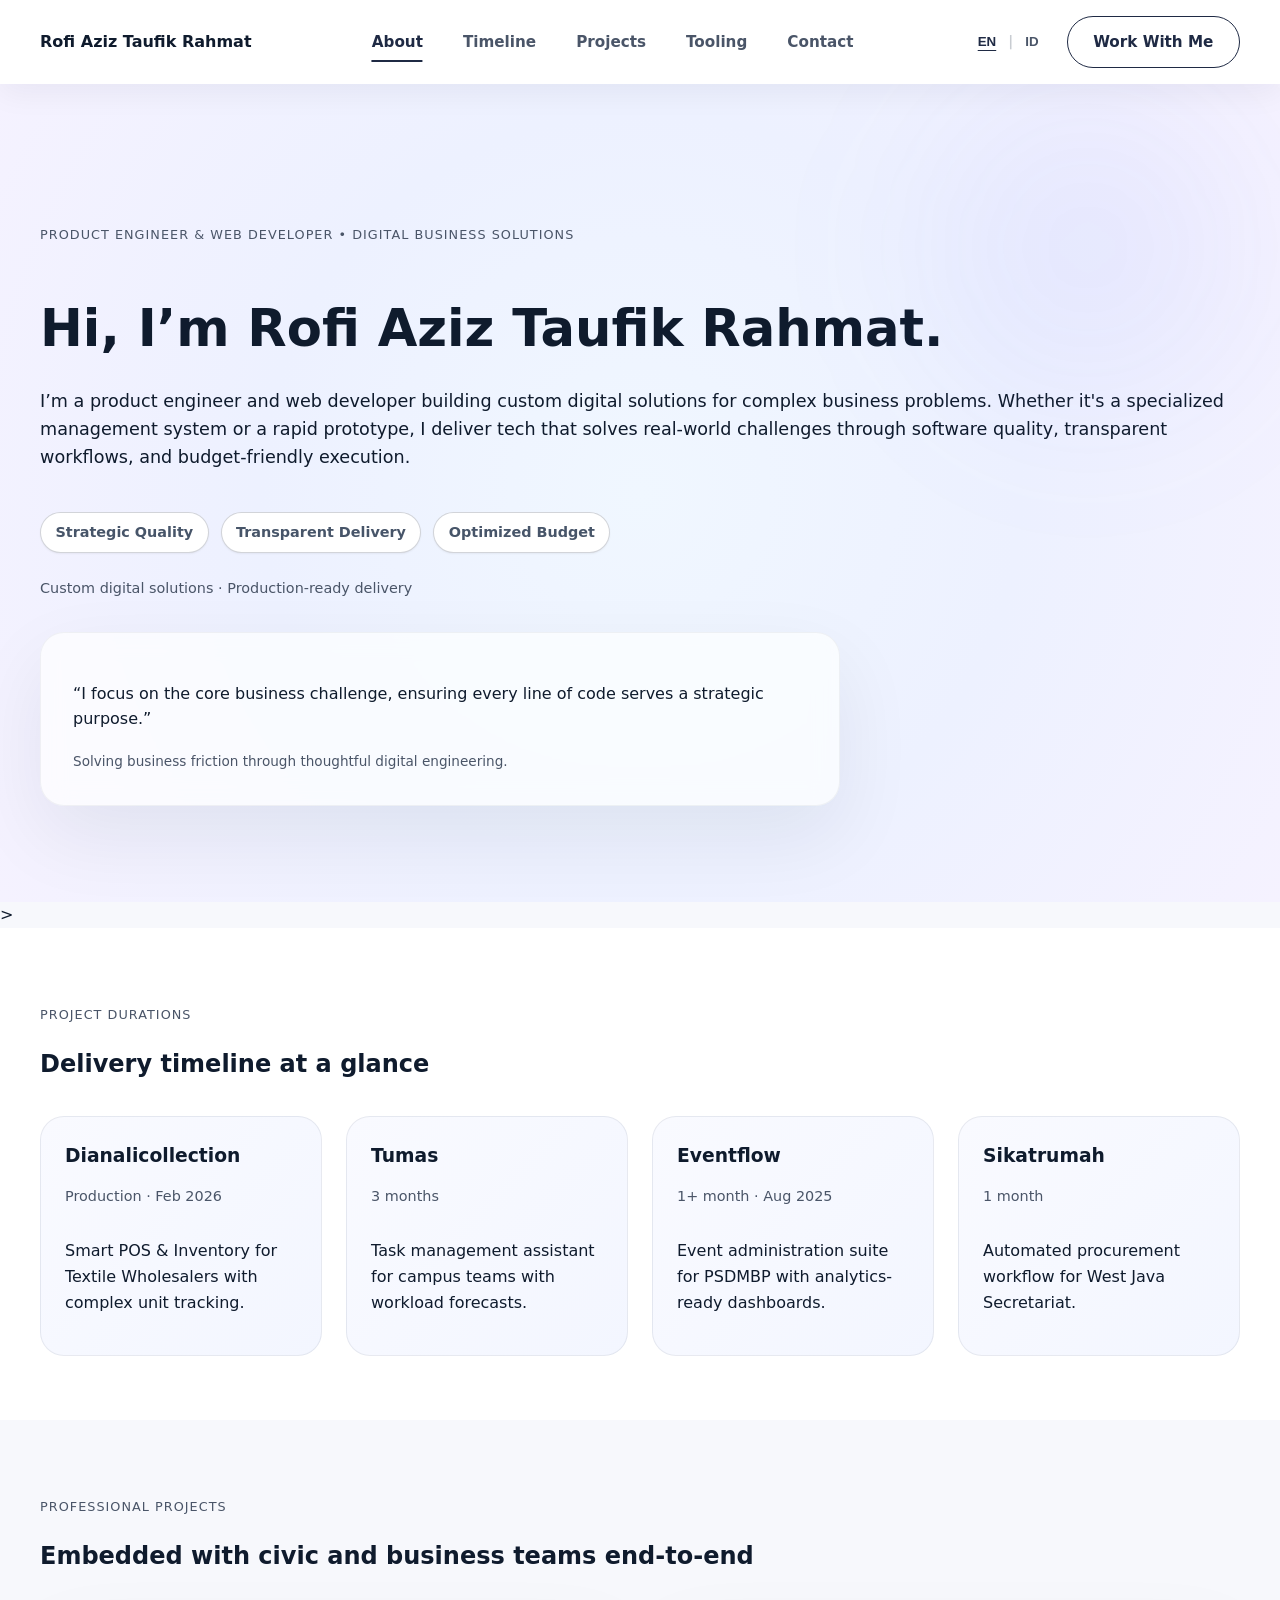
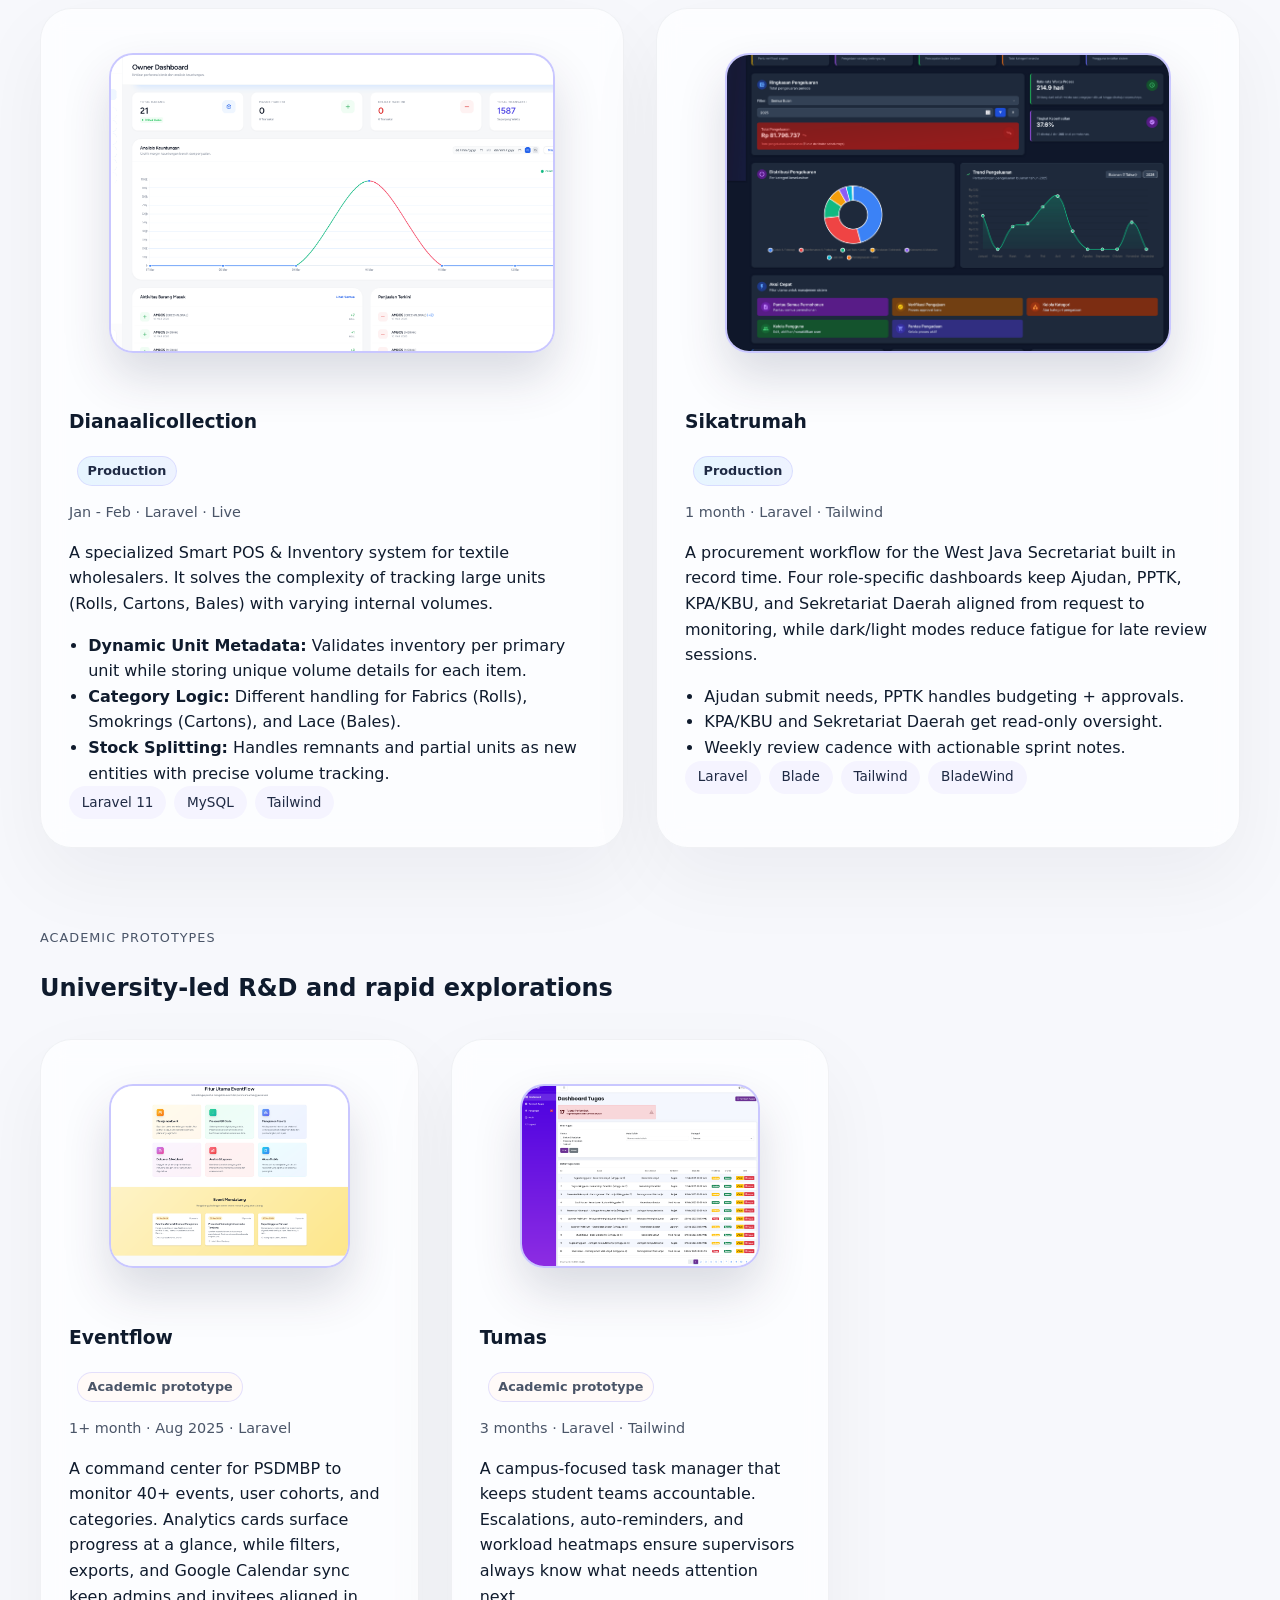
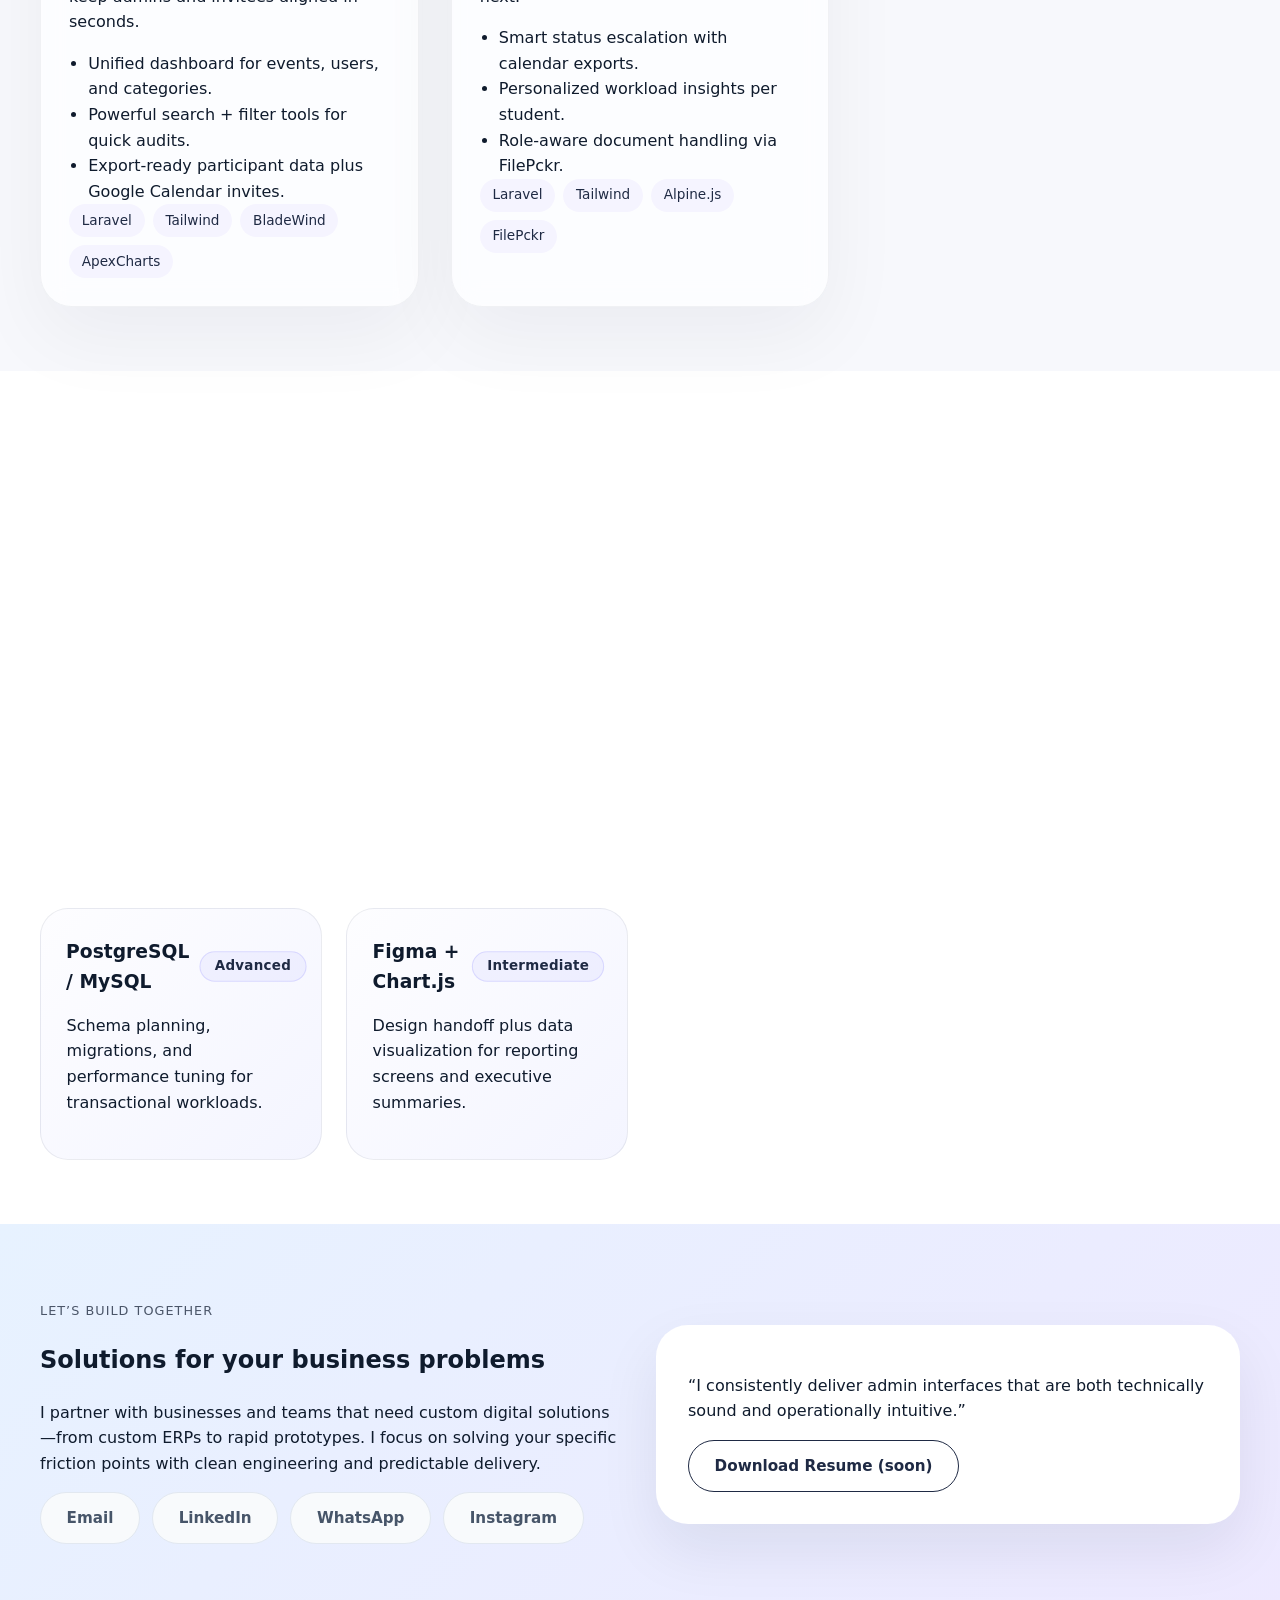
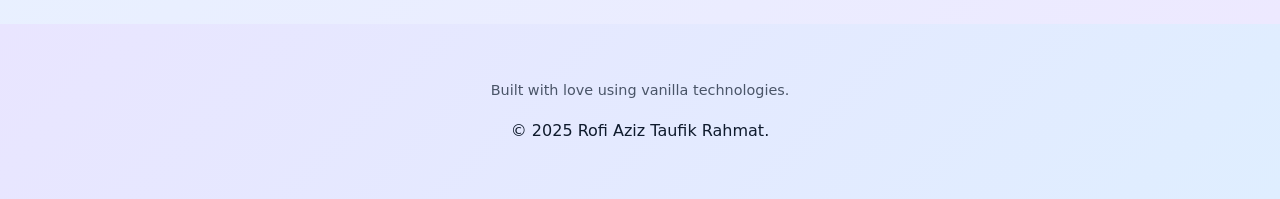
==== commit 7388283d: "update navigasi" ====
--- a/src/index.html
+++ b/src/index.html
@@ -46,11 +46,11 @@
           <span class="hamburger"></span>
         </button>
         <nav class="nav" id="nav-menu" aria-label="Primary">
-          <a href="#about" data-i18n="nav.about">About</a>
-          <a href="#timeline" data-i18n="nav.timeline">Timeline</a>
-          <a href="#projects" data-i18n="nav.projects">Projects</a>
-          <a href="#tooling" data-i18n="nav.tooling">Tooling</a>
-          <a href="#contact" data-i18n="nav.contact">Contact</a>
+          <a href="#about" data-i18n="nav.about" data-text="About">About</a>
+          <a href="#timeline" data-i18n="nav.timeline" data-text="Timeline">Timeline</a>
+          <a href="#projects" data-i18n="nav.projects" data-text="Projects">Projects</a>
+          <a href="#tooling" data-i18n="nav.tooling" data-text="Tooling">Tooling</a>
+          <a href="#contact" data-i18n="nav.contact" data-text="Contact">Contact</a>
           <div class="mobile-only mobile-nav-footer">
             <div class="lang-switch">
               <button class="lang-btn active" data-lang="en">EN</button>
--- a/src/styles/main.css
+++ b/src/styles/main.css
@@ -154,39 +154,66 @@
 
 .nav {
   display: flex;
-  gap: 2rem;
-  flex-wrap: wrap;
+  gap: 2.5rem;
 }
 
 .nav a {
   color: var(--text-muted);
   text-decoration: none;
   font-size: 0.95rem;
-  font-weight: 500;
+  /* CRITICAL: Lock font-weight to 600 globally to prevent layout shifts */
+  font-weight: 600;
   padding: 0.5rem 0;
   position: relative;
-  transition: color 0.2s ease;
+  transition: color 0.3s ease;
+  /* Prevent any transform or scaling behavior */
+  transform: none !important;
+}
+
+.nav a::after {
+  content: "";
+  position: absolute;
+  bottom: 0;
+  left: 50%;
+  width: 0;
+  height: 2px;
+  background-color: var(--navy);
+  transition: width 0.3s cubic-bezier(0.4, 0, 0.2, 1);
+  transform: translateX(-50%);
 }
 
 .nav a:hover {
   color: var(--navy);
 }
 
+.nav a:hover::after,
+.nav a.active::after {
+  width: 100%;
+}
+
 .nav a.active {
   color: var(--navy);
-  font-weight: 600;
-}
-
-.nav a.active::after {
-  content: "";
-  position: absolute;
-  bottom: -4px;
-  left: 0;
-  width: 100%;
-  height: 2px;
-  background: var(--navy);
-  border-radius: 99px;
-}
+}
+
+@media (max-width: 768px) {
+  .nav {
+    flex-direction: column;
+    gap: 0;
+    width: 100%;
+  }
+  .nav a {
+    width: 100%;
+    text-align: center;
+    padding: 1.25rem;
+    border-bottom: 1px solid rgba(0, 0, 0, 0.05);
+  }
+  .nav a::after {
+    display: none;
+  }
+}
+
+/* Just a simple color change or a non-moving indicator if absolutely needed, 
+   but for now, we follow user's request: ONLY change color. */
 
 .header-actions {
   display: flex;
@@ -274,7 +301,7 @@
 }
 
 .btn:hover {
-  transform: translateY(-1px);
+  transform: none;
 }
 
 .btn {
